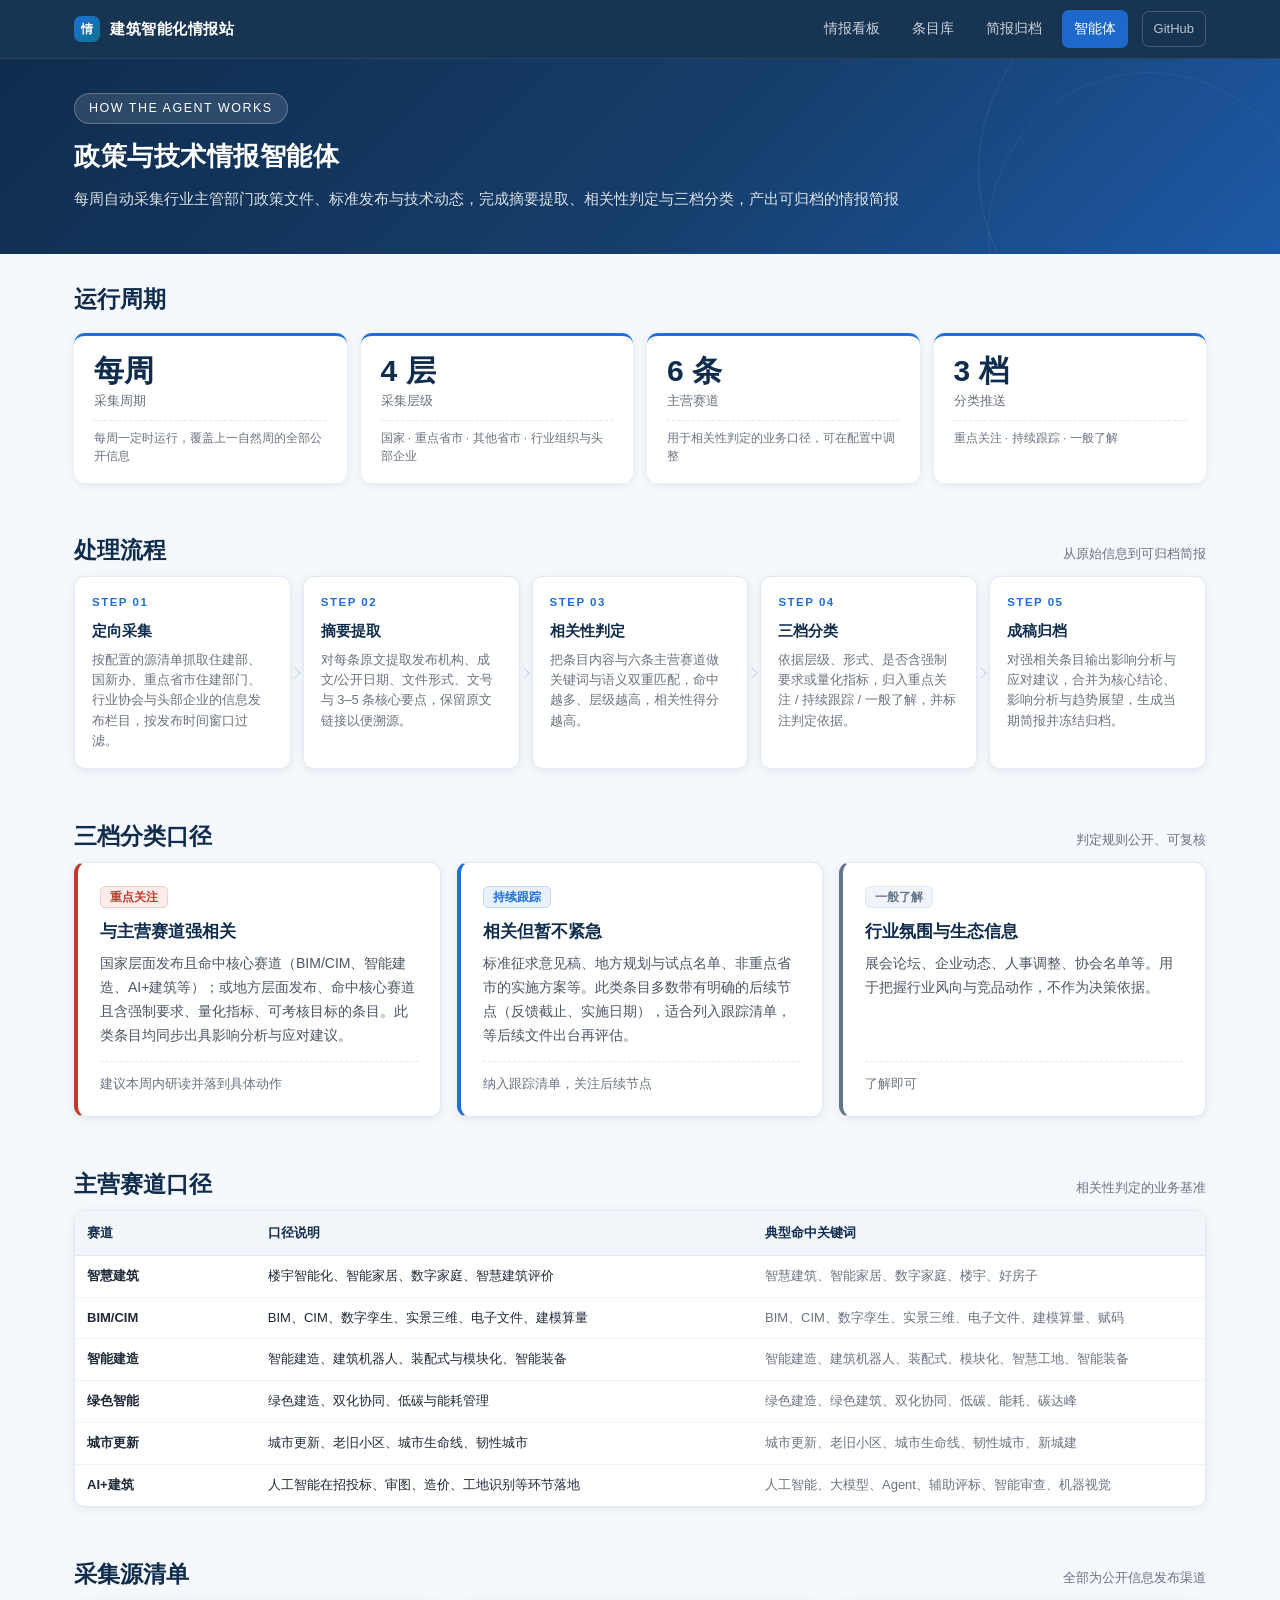
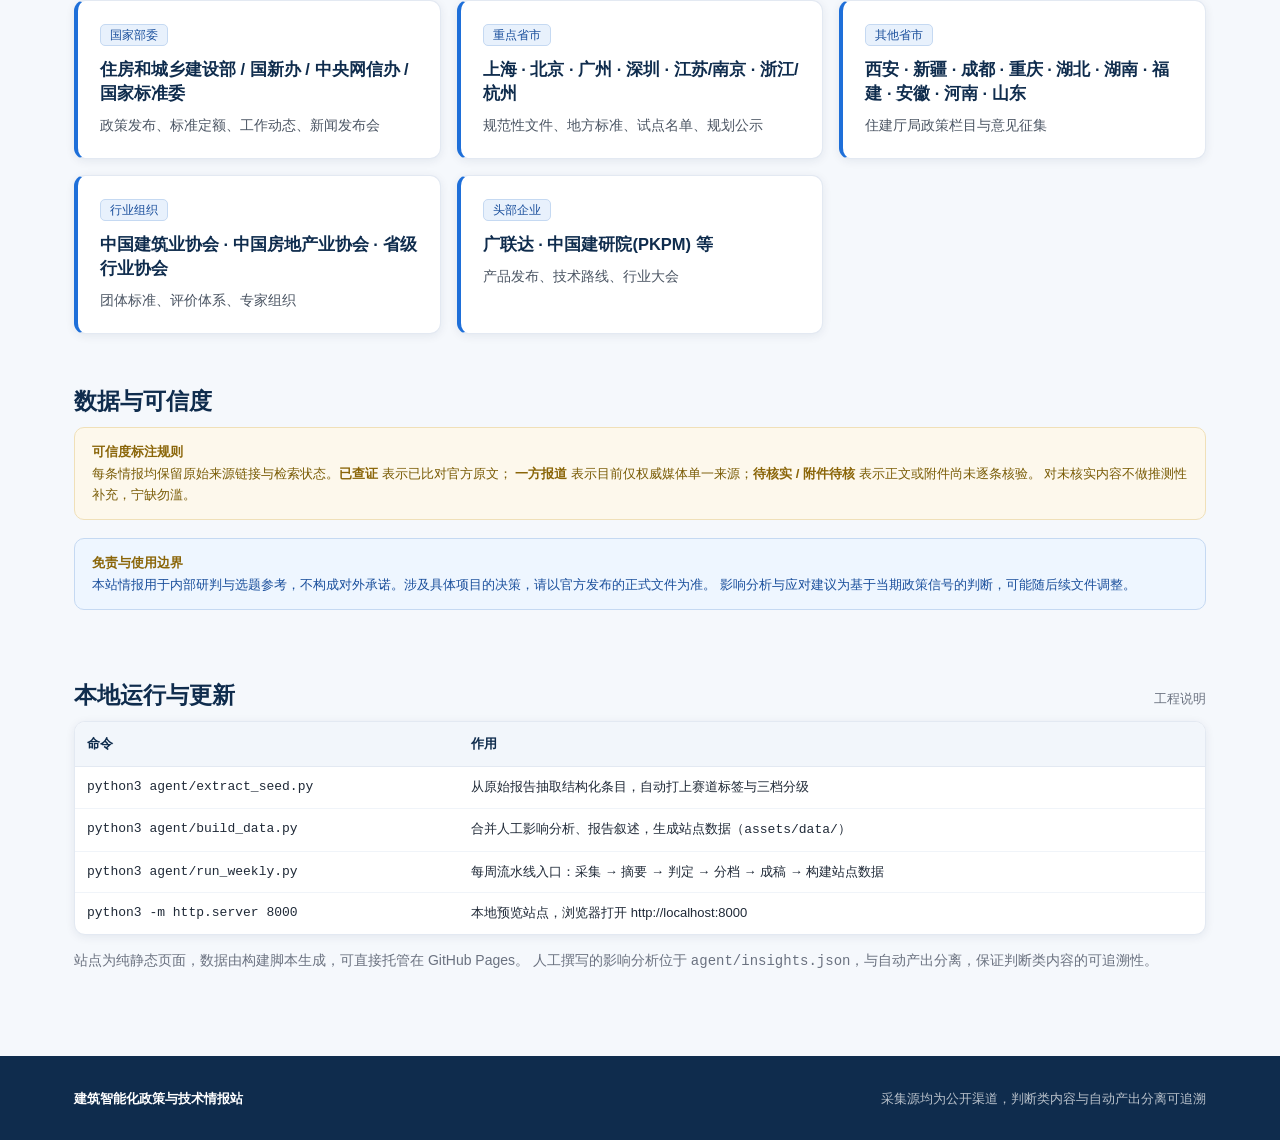
==== agent.html @ 901e6785 "feat: 建筑智能化政策与技术情报站（首期：2026年9月简报） - 静态情报站：情报看板 / 条目库 / 条目详情 / 简报归档 / 智能体说明 - 数据层：45 条结构化情报，三档分类（重点 8" ====
<!DOCTYPE html>
<html lang="zh-CN">
<head>
<meta charset="UTF-8">
<meta name="viewport" content="width=device-width, initial-scale=1.0">
<title>情报智能体 · 建筑智能化政策与技术情报站</title>
<link rel="icon" type="image/svg+xml" href="data:image/svg+xml,%3Csvg xmlns='http://www.w3.org/2000/svg' viewBox='0 0 64 64'%3E%3Crect width='64' height='64' rx='12' fill='%230f2c4d'/%3E%3Crect x='14' y='16' width='36' height='6' rx='3' fill='%231e6fd9'/%3E%3Crect x='14' y='28' width='24' height='6' rx='3' fill='%235b9bd5'/%3E%3Crect x='14' y='40' width='30' height='6' rx='3' fill='%230e7490'/%3E%3C/svg%3E">
<link rel="stylesheet" href="assets/css/style.css">
</head>
<body data-page="agent">

<nav class="nav">
  <div class="wrap">
    <a class="brand" href="index.html"><span class="logo">情</span>建筑智能化情报站</a>
    <a class="link" href="index.html">情报看板</a>
    <a class="link" href="items.html">条目库</a>
    <a class="link" href="briefs.html">简报归档</a>
    <a class="link on" href="agent.html">智能体</a>
    <a class="gh" href="https://github.com/Bossquare/policy-intel" target="_blank" rel="noopener">GitHub</a>
  </div>
</nav>

<header class="hero" style="padding:34px 0 42px">
  <div class="wrap">
    <span class="tag">HOW THE AGENT WORKS</span>
    <h1 style="font-size:26px">政策与技术情报智能体</h1>
    <p class="sub" style="font-size:15px">每周自动采集行业主管部门政策文件、标准发布与技术动态，完成摘要提取、相关性判定与三档分类，产出可归档的情报简报</p>
  </div>
</header>

<main class="wrap" style="margin-top:26px">

  <section style="padding-top:0">
    <div class="sec-head"><h2>运行周期</h2></div>
    <div class="overview" style="margin:14px 0 0">
      <div class="ov-card">
        <div class="n">每周</div><div class="l">采集周期</div>
        <div class="d">每周一定时运行，覆盖上一自然周的全部公开信息</div>
      </div>
      <div class="ov-card">
        <div class="n">4 层</div><div class="l">采集层级</div>
        <div class="d">国家 · 重点省市 · 其他省市 · 行业组织与头部企业</div>
      </div>
      <div class="ov-card">
        <div class="n">6 条</div><div class="l">主营赛道</div>
        <div class="d">用于相关性判定的业务口径，可在配置中调整</div>
      </div>
      <div class="ov-card">
        <div class="n">3 档</div><div class="l">分类推送</div>
        <div class="d">重点关注 · 持续跟踪 · 一般了解</div>
      </div>
    </div>
  </section>

  <section>
    <div class="sec-head"><h2>处理流程</h2><span class="hint">从原始信息到可归档简报</span></div>
    <div class="flow">
      <div class="step">
        <div class="sn">STEP 01</div>
        <h4>定向采集</h4>
        <p>按配置的源清单抓取住建部、国新办、重点省市住建部门、行业协会与头部企业的信息发布栏目，按发布时间窗口过滤。</p>
      </div>
      <div class="step">
        <div class="sn">STEP 02</div>
        <h4>摘要提取</h4>
        <p>对每条原文提取发布机构、成文/公开日期、文件形式、文号与 3–5 条核心要点，保留原文链接以便溯源。</p>
      </div>
      <div class="step">
        <div class="sn">STEP 03</div>
        <h4>相关性判定</h4>
        <p>把条目内容与六条主营赛道做关键词与语义双重匹配，命中越多、层级越高，相关性得分越高。</p>
      </div>
      <div class="step">
        <div class="sn">STEP 04</div>
        <h4>三档分类</h4>
        <p>依据层级、形式、是否含强制要求或量化指标，归入重点关注 / 持续跟踪 / 一般了解，并标注判定依据。</p>
      </div>
      <div class="step">
        <div class="sn">STEP 05</div>
        <h4>成稿归档</h4>
        <p>对强相关条目输出影响分析与应对建议，合并为核心结论、影响分析与趋势展望，生成当期简报并冻结归档。</p>
      </div>
    </div>
  </section>

  <section>
    <div class="sec-head"><h2>三档分类口径</h2><span class="hint">判定规则公开、可复核</span></div>
    <div class="intel-grid g3">
      <div class="intel tier-focus">
        <div><span class="badge tier-focus">重点关注</span></div>
        <h3>与主营赛道强相关</h3>
        <p class="sum">国家层面发布且命中核心赛道（BIM/CIM、智能建造、AI+建筑等）；或地方层面发布、命中核心赛道且含强制要求、量化指标、可考核目标的条目。此类条目均同步出具影响分析与应对建议。</p>
        <div class="intel-foot"><span>建议本周内研读并落到具体动作</span></div>
      </div>
      <div class="intel tier-track">
        <div><span class="badge tier-track">持续跟踪</span></div>
        <h3>相关但暂不紧急</h3>
        <p class="sum">标准征求意见稿、地方规划与试点名单、非重点省市的实施方案等。此类条目多数带有明确的后续节点（反馈截止、实施日期），适合列入跟踪清单，等后续文件出台再评估。</p>
        <div class="intel-foot"><span>纳入跟踪清单，关注后续节点</span></div>
      </div>
      <div class="intel tier-watch">
        <div><span class="badge tier-watch">一般了解</span></div>
        <h3>行业氛围与生态信息</h3>
        <p class="sum">展会论坛、企业动态、人事调整、协会名单等。用于把握行业风向与竞品动作，不作为决策依据。</p>
        <div class="intel-foot"><span>了解即可</span></div>
      </div>
    </div>
  </section>

  <section>
    <div class="sec-head"><h2>主营赛道口径</h2><span class="hint">相关性判定的业务基准</span></div>
    <div class="tbl-wrap">
      <table>
        <thead><tr><th style="width:16%">赛道</th><th style="width:44%">口径说明</th><th style="width:40%">典型命中关键词</th></tr></thead>
        <tbody id="track-table"></tbody>
      </table>
    </div>
  </section>

  <section>
    <div class="sec-head"><h2>采集源清单</h2><span class="hint">全部为公开信息发布渠道</span></div>
    <div class="intel-grid g3" id="sources"></div>
  </section>

  <section>
    <div class="sec-head"><h2>数据与可信度</h2></div>
    <div class="notice">
      <div>
        <b>可信度标注规则</b><br>
        每条情报均保留原始来源链接与检索状态。<b>已查证</b> 表示已比对官方原文；
        <b>一方报道</b> 表示目前仅权威媒体单一来源；<b>待核实 / 附件待核</b> 表示正文或附件尚未逐条核验。
        对未核实内容不做推测性补充，宁缺勿滥。
      </div>
    </div>
    <div class="notice" style="background:#eef6ff;border-color:#c5d9f2;color:#1a4f9c">
      <div>
        <b>免责与使用边界</b><br>
        本站情报用于内部研判与选题参考，不构成对外承诺。涉及具体项目的决策，请以官方发布的正式文件为准。
        影响分析与应对建议为基于当期政策信号的判断，可能随后续文件调整。
      </div>
    </div>
  </section>

  <section>
    <div class="sec-head"><h2>本地运行与更新</h2><span class="hint">工程说明</span></div>
    <div class="tbl-wrap">
      <table>
        <thead><tr><th style="width:34%">命令</th><th>作用</th></tr></thead>
        <tbody>
          <tr><td class="mono">python3 agent/extract_seed.py</td><td>从原始报告抽取结构化条目，自动打上赛道标签与三档分级</td></tr>
          <tr><td class="mono">python3 agent/build_data.py</td><td>合并人工影响分析、报告叙述，生成站点数据（<span class="mono">assets/data/</span>）</td></tr>
          <tr><td class="mono">python3 agent/run_weekly.py</td><td>每周流水线入口：采集 → 摘要 → 判定 → 分档 → 成稿 → 构建站点数据</td></tr>
          <tr><td class="mono">python3 -m http.server 8000</td><td>本地预览站点，浏览器打开 http://localhost:8000</td></tr>
        </tbody>
      </table>
    </div>
    <p class="sec-desc" style="margin-top:14px">
      站点为纯静态页面，数据由构建脚本生成，可直接托管在 GitHub Pages。
      人工撰写的影响分析位于 <span class="mono">agent/insights.json</span>，与自动产出分离，保证判断类内容的可追溯性。
    </p>
  </section>

</main>

<footer class="foot">
  <div class="wrap">
    <div><b>建筑智能化政策与技术情报站</b></div>
    <div>采集源均为公开渠道，判断类内容与自动产出分离可追溯</div>
  </div>
</footer>

<script src="assets/data/site-data.js"></script>
<script src="assets/js/app.js"></script>
<script>
(function(){
  var S = window.INTEL_SITE; if(!S) return;
  var TR = S.index.tracks;
  var kw = {
    "smart-building":"智慧建筑、智能家居、数字家庭、楼宇、好房子",
    "bim-cim":"BIM、CIM、数字孪生、实景三维、电子文件、建模算量、赋码",
    "intelligent-construction":"智能建造、建筑机器人、装配式、模块化、智慧工地、智能装备",
    "green-smart":"绿色建造、绿色建筑、双化协同、低碳、能耗、碳达峰",
    "urban-renewal":"城市更新、老旧小区、城市生命线、韧性城市、新城建",
    "ai-building":"人工智能、大模型、Agent、辅助评标、智能审查、机器视觉"
  };
  var tb = document.getElementById("track-table");
  if(tb) tb.innerHTML = Object.keys(TR).map(function(k){
    return "<tr><td><b>"+TR[k].label+"</b></td><td>"+TR[k].desc+"</td><td style='color:var(--muted)'>"+(kw[k]||"")+"</td></tr>";
  }).join("");

  var src = [
    ["国家部委","住房和城乡建设部 / 国新办 / 中央网信办 / 国家标准委","政策发布、标准定额、工作动态、新闻发布会"],
    ["重点省市","上海 · 北京 · 广州 · 深圳 · 江苏/南京 · 浙江/杭州","规范性文件、地方标准、试点名单、规划公示"],
    ["其他省市","西安 · 新疆 · 成都 · 重庆 · 湖北 · 湖南 · 福建 · 安徽 · 河南 · 山东","住建厅局政策栏目与意见征集"],
    ["行业组织","中国建筑业协会 · 中国房地产业协会 · 省级行业协会","团体标准、评价体系、专家组织"],
    ["头部企业","广联达 · 中国建研院(PKPM) 等","产品发布、技术路线、行业大会"]
  ];
  var box = document.getElementById("sources");
  if(box) box.innerHTML = src.map(function(r){
    return '<div class="intel tier-track"><div><span class="badge nat">'+r[0]+'</span></div>'+
      '<h3>'+r[1]+'</h3><p class="sum">'+r[2]+'</p></div>';
  }).join("");
})();
</script>
</body>
</html>
---- assets/css/style.css ----
/* ==========================================================================
   建筑智能化政策与技术情报站 —— 样式系统
   基调沿用月度简报的深蓝商务风（navy / blue / teal / gold），
   升级为可长期使用的情报工作台视觉。
   ========================================================================== */

:root{
  --navy:#0f2c4d;
  --navy-2:#163e6b;
  --blue:#1e6fd9;
  --blue-soft:#e8f1fc;
  --blue-line:#c5d9f2;
  --teal:#0e7490;
  --gold:#b8860b;
  --red:#c0392b;
  --green:#1a7f37;
  --ink:#1f2937;
  --ink-2:#4b5563;
  --muted:#6b7280;
  --bg:#f5f8fc;
  --card:#ffffff;
  --border:#e3e9f2;
  --shadow:0 2px 10px rgba(15,44,77,.08);
  --shadow-lg:0 8px 30px rgba(15,44,77,.14);

  /* 三档情报 */
  --t-focus:#c0392b;
  --t-focus-bg:#fdecea;
  --t-track:#1e6fd9;
  --t-track-bg:#e8f1fc;
  --t-watch:#64748b;
  --t-watch-bg:#f1f5f9;
}

*{box-sizing:border-box;margin:0;padding:0}
html{scroll-behavior:smooth}
body{
  font-family:"PingFang SC","Microsoft YaHei","Hiragino Sans GB",-apple-system,BlinkMacSystemFont,"Segoe UI",sans-serif;
  color:var(--ink);background:var(--bg);line-height:1.7;font-size:15px;
  -webkit-font-smoothing:antialiased;
}
a{color:var(--blue);text-decoration:none}
a:hover{text-decoration:underline}
.wrap{max-width:1180px;margin:0 auto;padding:0 24px}
.mono{font-family:"SF Mono",ui-monospace,Menlo,Consolas,monospace}

/* ============================ 顶部导航 ============================ */
.nav{
  position:sticky;top:0;z-index:50;
  background:rgba(15,44,77,.96);backdrop-filter:blur(10px);
  border-bottom:1px solid rgba(255,255,255,.08);
}
.nav .wrap{display:flex;align-items:center;gap:8px;height:58px}
.nav .brand{display:flex;align-items:center;gap:10px;color:#fff;font-weight:700;font-size:15px;letter-spacing:.5px;margin-right:auto}
.nav .brand .logo{
  width:26px;height:26px;border-radius:7px;flex:none;
  background:linear-gradient(135deg,var(--blue),var(--teal));
  display:flex;align-items:center;justify-content:center;
  font-size:12px;font-weight:700;color:#fff;
}
.nav a.link{
  color:rgba(255,255,255,.78);font-size:14px;padding:7px 12px;border-radius:7px;
  transition:.15s;white-space:nowrap;
}
.nav a.link:hover{background:rgba(255,255,255,.1);color:#fff;text-decoration:none}
.nav a.link.on{background:rgba(30,111,217,.9);color:#fff}
.nav .gh{
  display:flex;align-items:center;gap:6px;color:rgba(255,255,255,.7);
  font-size:13px;padding:6px 11px;border:1px solid rgba(255,255,255,.2);
  border-radius:7px;margin-left:6px;
}
.nav .gh:hover{background:rgba(255,255,255,.1);color:#fff;text-decoration:none}

/* ============================ Hero ============================ */
.hero{
  background:linear-gradient(135deg,#0f2c4d 0%,#163e6b 55%,#1e5aa8 100%);
  color:#fff;padding:52px 0 46px;position:relative;overflow:hidden;
}
.hero::after{content:"";position:absolute;right:-80px;top:-80px;width:380px;height:380px;border:1px solid rgba(255,255,255,.08);border-radius:50%}
.hero::before{content:"";position:absolute;right:-30px;bottom:-140px;width:320px;height:320px;border:1px solid rgba(255,255,255,.06);border-radius:50%}
.hero .tag{
  display:inline-block;background:rgba(255,255,255,.12);border:1px solid rgba(255,255,255,.25);
  padding:4px 14px;border-radius:20px;font-size:12.5px;letter-spacing:1.5px;margin-bottom:16px;
}
.hero h1{font-size:34px;font-weight:700;letter-spacing:.5px;line-height:1.3;margin-bottom:12px;position:relative;z-index:1}
.hero .sub{font-size:16px;opacity:.85;position:relative;z-index:1}
.hero .meta{display:flex;flex-wrap:wrap;gap:10px 26px;font-size:13.5px;opacity:.88;margin-top:20px;position:relative;z-index:1}
.hero .meta b{font-weight:600;color:#fff}

/* 概览条 */
.overview{
  display:grid;grid-template-columns:repeat(4,1fr);gap:14px;
  margin:-30px auto 0;position:relative;z-index:2;
}
.ov-card{
  background:var(--card);border-radius:11px;box-shadow:var(--shadow);
  padding:18px 20px;border-top:3px solid var(--blue);
}
.ov-card.focus{border-top-color:var(--t-focus)}
.ov-card.track{border-top-color:var(--t-track)}
.ov-card.watch{border-top-color:var(--t-watch)}
.ov-card .n{font-size:30px;font-weight:700;color:var(--navy);line-height:1.15;font-variant-numeric:tabular-nums}
.ov-card .l{font-size:13px;color:var(--muted);margin-top:2px}
.ov-card .d{font-size:12px;color:var(--muted);margin-top:8px;padding-top:8px;border-top:1px dashed var(--border);line-height:1.5}

/* ============================ 通用区块 ============================ */
section{padding:42px 0 6px}
.sec-head{display:flex;align-items:baseline;gap:12px;margin-bottom:6px;flex-wrap:wrap}
.sec-head h2{font-size:23px;color:var(--navy);font-weight:700}
.sec-head .hint{font-size:13px;color:var(--muted);margin-left:auto}
.sec-desc{color:var(--muted);font-size:14px;margin-bottom:20px}
.divider{height:1px;background:var(--border);margin:38px 0}

/* ============================ 徽标 ============================ */
.badge{
  display:inline-block;font-size:11.5px;line-height:1.6;padding:1px 9px;border-radius:5px;
  background:#eef2f7;color:var(--ink-2);border:1px solid #e2e8f0;margin:0 5px 5px 0;white-space:nowrap;
}
.badge.nat{background:#e8f1fc;color:#1a4f9c;border-color:#c5d9f2}
.badge.loc{background:#e6f6f3;color:#0b6b66;border-color:#bfe6e0}
.badge.ind{background:#fdf6e6;color:#8a6508;border-color:#f0e0b8}
.badge.hot{background:#fdecea;color:#a53226;border-color:#f6cfc9}
.badge.tier-focus{background:var(--t-focus-bg);color:var(--t-focus);border-color:#f6cfc9;font-weight:600}
.badge.tier-track{background:var(--t-track-bg);color:var(--t-track);border-color:#c5d9f2;font-weight:600}
.badge.tier-watch{background:var(--t-watch-bg);color:var(--t-watch);border-color:#e2e8f0;font-weight:600}

.tag-warn{
  font-size:12px;color:var(--gold);background:#fdf8ec;
  border:1px dashed #e8d9a8;border-radius:5px;padding:1px 7px;white-space:nowrap;
}

/* ============================ 情报卡片 ============================ */
.intel-grid{display:grid;gap:16px}
.g2{grid-template-columns:repeat(2,1fr)}
.g3{grid-template-columns:repeat(3,1fr)}

.intel{
  background:var(--card);border:1px solid var(--border);border-radius:11px;
  padding:20px 22px;box-shadow:var(--shadow);position:relative;
  transition:.18s;display:flex;flex-direction:column;
}
.intel:hover{box-shadow:var(--shadow-lg);transform:translateY(-2px);border-color:var(--blue-line)}
.intel.tier-focus{border-left:4px solid var(--t-focus)}
.intel.tier-track{border-left:4px solid var(--t-track)}
.intel.tier-watch{border-left:4px solid var(--t-watch)}
.intel h3{font-size:16.5px;color:var(--navy);line-height:1.45;margin:7px 0 8px;font-weight:700}
.intel h3 a{color:inherit}
.intel h3 a:hover{color:var(--blue);text-decoration:none}
.intel .info{font-size:12.5px;color:var(--muted);margin-bottom:10px}
.intel .sum{font-size:14px;color:var(--ink-2);flex:1}
.intel .intel-foot{
  display:flex;align-items:center;gap:10px;flex-wrap:wrap;
  margin-top:14px;padding-top:12px;border-top:1px dashed var(--border);
  font-size:12.5px;color:var(--muted);
}
.intel .intel-foot .rel{margin-left:auto;display:flex;align-items:center;gap:7px}
.rel-bar{width:52px;height:5px;border-radius:3px;background:#e8eef7;overflow:hidden}
.rel-bar i{display:block;height:100%;border-radius:3px;background:linear-gradient(90deg,var(--blue),var(--teal))}
.intel .actions{display:flex;gap:9px;margin-top:12px;flex-wrap:wrap}

/* 档级色带 */
.tier-strip{display:flex;gap:3px;margin-bottom:2px}
.tier-strip i{flex:1;height:3px;border-radius:2px;background:var(--border)}

/* ============================ 按钮 ============================ */
.btn{
  display:inline-flex;align-items:center;gap:6px;
  font-size:13px;padding:7px 14px;border-radius:8px;border:1px solid var(--blue-line);
  background:#fff;color:var(--blue);cursor:pointer;transition:.15s;font-family:inherit;
}
.btn:hover{background:var(--blue-soft);text-decoration:none}
.btn.primary{background:var(--blue);border-color:var(--blue);color:#fff}
.btn.primary:hover{background:#1a63c4}
.btn.ghost{background:transparent;border-color:var(--border);color:var(--ink-2)}
.btn.ghost:hover{background:#eef2f7}
.btn.sm{font-size:12.5px;padding:5px 11px}

/* ============================ 筛选栏 ============================ */
.filters{
  background:var(--card);border:1px solid var(--border);border-radius:11px;
  padding:16px 18px;box-shadow:var(--shadow);margin-bottom:20px;
}
.f-row{display:flex;align-items:center;gap:10px;flex-wrap:wrap;margin-bottom:11px}
.f-row:last-child{margin-bottom:0}
.f-label{font-size:13px;color:var(--muted);flex:none;width:46px}
.chip{
  font-size:13px;padding:5px 13px;border-radius:16px;border:1px solid var(--border);
  background:#fff;color:var(--ink-2);cursor:pointer;transition:.15s;font-family:inherit;
  display:inline-flex;align-items:center;gap:5px;
}
.chip:hover{border-color:var(--blue-line);color:var(--blue)}
.chip.on{background:var(--navy);border-color:var(--navy);color:#fff}
.chip .c{font-size:11px;opacity:.7}
.search{
  flex:1;min-width:180px;padding:8px 13px;border:1px solid var(--border);border-radius:8px;
  font-size:14px;font-family:inherit;color:var(--ink);background:#fff;
}
.search:focus{outline:none;border-color:var(--blue);box-shadow:0 0 0 3px rgba(30,111,217,.1)}
.result-line{font-size:13px;color:var(--muted);margin-bottom:14px}
.result-line b{color:var(--navy);font-weight:600}

/* 空状态 */
.empty{
  text-align:center;padding:56px 20px;color:var(--muted);font-size:14px;
  background:var(--card);border:1px dashed var(--border);border-radius:11px;
}

/* ============================ 时间轴 ============================ */
.tl{position:relative;padding-left:8px}
.tl-item{display:flex;gap:14px;padding:9px 0}
.tl-date{
  flex:none;width:52px;font-size:13px;font-weight:600;color:var(--blue);
  font-variant-numeric:tabular-nums;padding-top:1px;
}
.tl-axis{flex:none;width:13px;position:relative;display:flex;justify-content:center}
.tl-axis::before{content:"";position:absolute;top:0;bottom:-18px;width:1px;background:var(--border)}
.tl-item:last-child .tl-axis::before{display:none}
.tl-dot{
  width:9px;height:9px;border-radius:50%;background:#fff;border:2px solid var(--blue);
  margin-top:5px;position:relative;z-index:1;
}
.tl-body{flex:1;padding-bottom:6px}
.tl-body .t{font-size:14px;color:var(--ink);font-weight:600;line-height:1.55}
.tl-body .d{font-size:12.5px;color:var(--muted);margin-top:3px}

/* ============================ 影响矩阵 ============================ */
.matrix{display:grid;grid-template-columns:repeat(2,1fr);gap:16px}
.mx{
  background:var(--card);border:1px solid var(--border);border-top:3px solid var(--blue);
  border-radius:11px;padding:18px 20px;box-shadow:var(--shadow);
}
.mx h4{font-size:15.5px;color:var(--navy);margin-bottom:6px}
.mx .lv{font-size:12.5px;color:var(--muted);margin-bottom:10px;padding-bottom:9px;border-bottom:1px dashed var(--border)}
.mx p{font-size:13.8px;color:var(--ink-2)}
.mx ul{margin:8px 0 0 18px;font-size:13.8px;color:var(--ink-2)}
.mx li{margin-bottom:3px}

/* ============================ 结论 / 展望 ============================ */
.concl{background:var(--card);border-radius:12px;box-shadow:var(--shadow);padding:26px 30px}
.concl ol{list-style:none;counter-reset:c}
.concl li{
  counter-increment:c;padding:13px 0 13px 44px;position:relative;
  border-bottom:1px dashed var(--border);font-size:14.5px;color:var(--ink-2);
}
.concl li:last-child{border-bottom:none}
.concl li::before{
  content:counter(c);position:absolute;left:0;top:14px;width:28px;height:28px;
  background:var(--blue);color:#fff;border-radius:50%;text-align:center;line-height:28px;
  font-weight:600;font-size:13.5px;
}
.concl li b{color:var(--navy);display:block;margin-bottom:3px;font-size:15px}

.future{display:grid;grid-template-columns:repeat(3,1fr);gap:16px}
.fc{
  background:var(--card);border:1px solid var(--border);border-radius:11px;
  padding:18px 20px;box-shadow:var(--shadow);
}
.fc .fn{
  width:26px;height:26px;border-radius:8px;background:var(--blue-soft);color:var(--blue);
  font-size:13px;font-weight:700;display:flex;align-items:center;justify-content:center;margin-bottom:9px;
}
.fc h4{font-size:15px;color:var(--navy);margin-bottom:6px}
.fc p{font-size:13.5px;color:var(--ink-2)}

/* ============================ 赛道热度 ============================ */
.track-row{display:flex;align-items:center;gap:14px;padding:11px 0;border-bottom:1px dashed var(--border)}
.track-row:last-child{border-bottom:none}
.track-name{flex:none;width:110px;font-size:14px;color:var(--navy);font-weight:600}
.track-track{flex:1;height:9px;border-radius:5px;background:#eef2f7;overflow:hidden}
.track-track i{display:block;height:100%;border-radius:5px;background:linear-gradient(90deg,var(--blue),var(--teal))}
.track-val{flex:none;width:42px;text-align:right;font-size:13.5px;color:var(--muted);font-variant-numeric:tabular-nums}
.track-desc{flex:none;width:360px;font-size:12.5px;color:var(--muted);line-height:1.5}

/* ============================ 表格 ============================ */
.tbl-wrap{background:var(--card);border:1px solid var(--border);border-radius:11px;overflow:auto;box-shadow:var(--shadow)}
table{width:100%;border-collapse:collapse;font-size:13px;min-width:900px}
thead th{
  background:#f2f6fb;color:var(--navy);font-weight:600;text-align:left;
  padding:11px 12px;border-bottom:1px solid var(--border);white-space:nowrap;position:sticky;top:0;
}
tbody td{padding:10px 12px;border-bottom:1px solid #f0f4f9;vertical-align:top;line-height:1.6}
tbody tr:hover{background:#fafcfe}
tbody tr:last-child td{border-bottom:none}

/* ============================ 详情页 ============================ */
.detail{
  background:var(--card);border:1px solid var(--border);border-radius:12px;
  padding:28px 32px;box-shadow:var(--shadow);margin-top:-28px;position:relative;z-index:2;
}
.detail h1{font-size:23px;color:var(--navy);line-height:1.45;margin:10px 0 12px}
.detail .kv{display:grid;grid-template-columns:repeat(4,1fr);gap:14px;margin:18px 0;padding:16px 0;border-top:1px solid var(--border);border-bottom:1px solid var(--border)}
.detail .kv div{font-size:13px}
.detail .kv dt{color:var(--muted);font-size:12px;margin-bottom:3px}
.detail .kv dd{color:var(--ink);font-weight:600}
.block{margin-top:22px}
.block > h4{
  font-size:15px;color:var(--navy);margin-bottom:9px;padding-left:11px;
  border-left:3px solid var(--blue);line-height:1.4;
}
.block p{font-size:14.3px;color:var(--ink-2)}
.block.focus-block > h4{border-left-color:var(--t-focus)}
.block.action-block > h4{border-left-color:var(--green)}
.block.action-block{background:#f4fbf6;border:1px solid #d9f0e0;border-radius:10px;padding:16px 20px}
.block.focus-block{background:#fdf6f5;border:1px solid #f6dcd8;border-radius:10px;padding:16px 20px}

/* ============================ 流程步骤 ============================ */
.flow{display:grid;grid-template-columns:repeat(5,1fr);gap:12px}
.step{
  background:var(--card);border:1px solid var(--border);border-radius:11px;
  padding:16px 17px;box-shadow:var(--shadow);position:relative;
}
.step .sn{
  font-size:11.5px;color:var(--blue);font-weight:700;letter-spacing:1.5px;margin-bottom:6px;
}
.step h4{font-size:14.5px;color:var(--navy);margin-bottom:6px}
.step p{font-size:12.8px;color:var(--muted);line-height:1.6}
.step::after{
  content:"";position:absolute;right:-9px;top:50%;width:7px;height:7px;
  border-top:1.5px solid var(--blue-line);border-right:1.5px solid var(--blue-line);
  transform:translateY(-50%) rotate(45deg);
}
.step:last-child::after{display:none}

/* ============================ 页脚 ============================ */
.foot{
  background:var(--navy);color:rgba(255,255,255,.7);margin-top:56px;
  padding:32px 0;font-size:13px;
}
.foot .wrap{display:flex;justify-content:space-between;gap:20px;flex-wrap:wrap}
.foot b{color:#fff}
.foot a{color:rgba(255,255,255,.8)}

/* ============================ 加载态 ============================ */
.loading{text-align:center;padding:60px;color:var(--muted)}

/* ============================ 提示条 ============================ */
.notice{
  display:flex;gap:11px;align-items:flex-start;background:#fdf8ec;border:1px solid #f0e0b8;
  border-radius:10px;padding:13px 17px;font-size:13.2px;color:#7a5c06;margin-bottom:18px;line-height:1.65;
}
.notice b{color:#8a6508}

/* ============================ 响应式 ============================ */
@media(max-width:1024px){
  .g3,.future,.flow{grid-template-columns:repeat(2,1fr)}
  .overview{grid-template-columns:repeat(2,1fr)}
  .detail .kv{grid-template-columns:repeat(2,1fr)}
  .track-desc{display:none}
  .step::after{display:none}
}
@media(max-width:720px){
  body{font-size:14.5px}
  .g2,.g3,.future,.flow,.matrix{grid-template-columns:1fr}
  .overview{grid-template-columns:repeat(2,1fr);margin-top:-20px}
  .hero{padding:38px 0 34px}
  .hero h1{font-size:25px}
  .nav .wrap{height:auto;padding:10px 20px;flex-wrap:wrap}
  .nav a.link{padding:6px 9px;font-size:13px}
  .nav .gh{display:none}
  .detail{padding:22px 20px}
  .detail h1{font-size:19px}
  .concl{padding:20px 20px}
  .concl li{padding-left:38px}
  .wrap{padding:0 16px}
  .track-name{width:88px;font-size:13px}
}

@media print{
  .nav,.foot,.actions,.btn{display:none!important}
  body{background:#fff}
  .intel,.detail,.mx,.fc{box-shadow:none;border-color:#ddd}
}
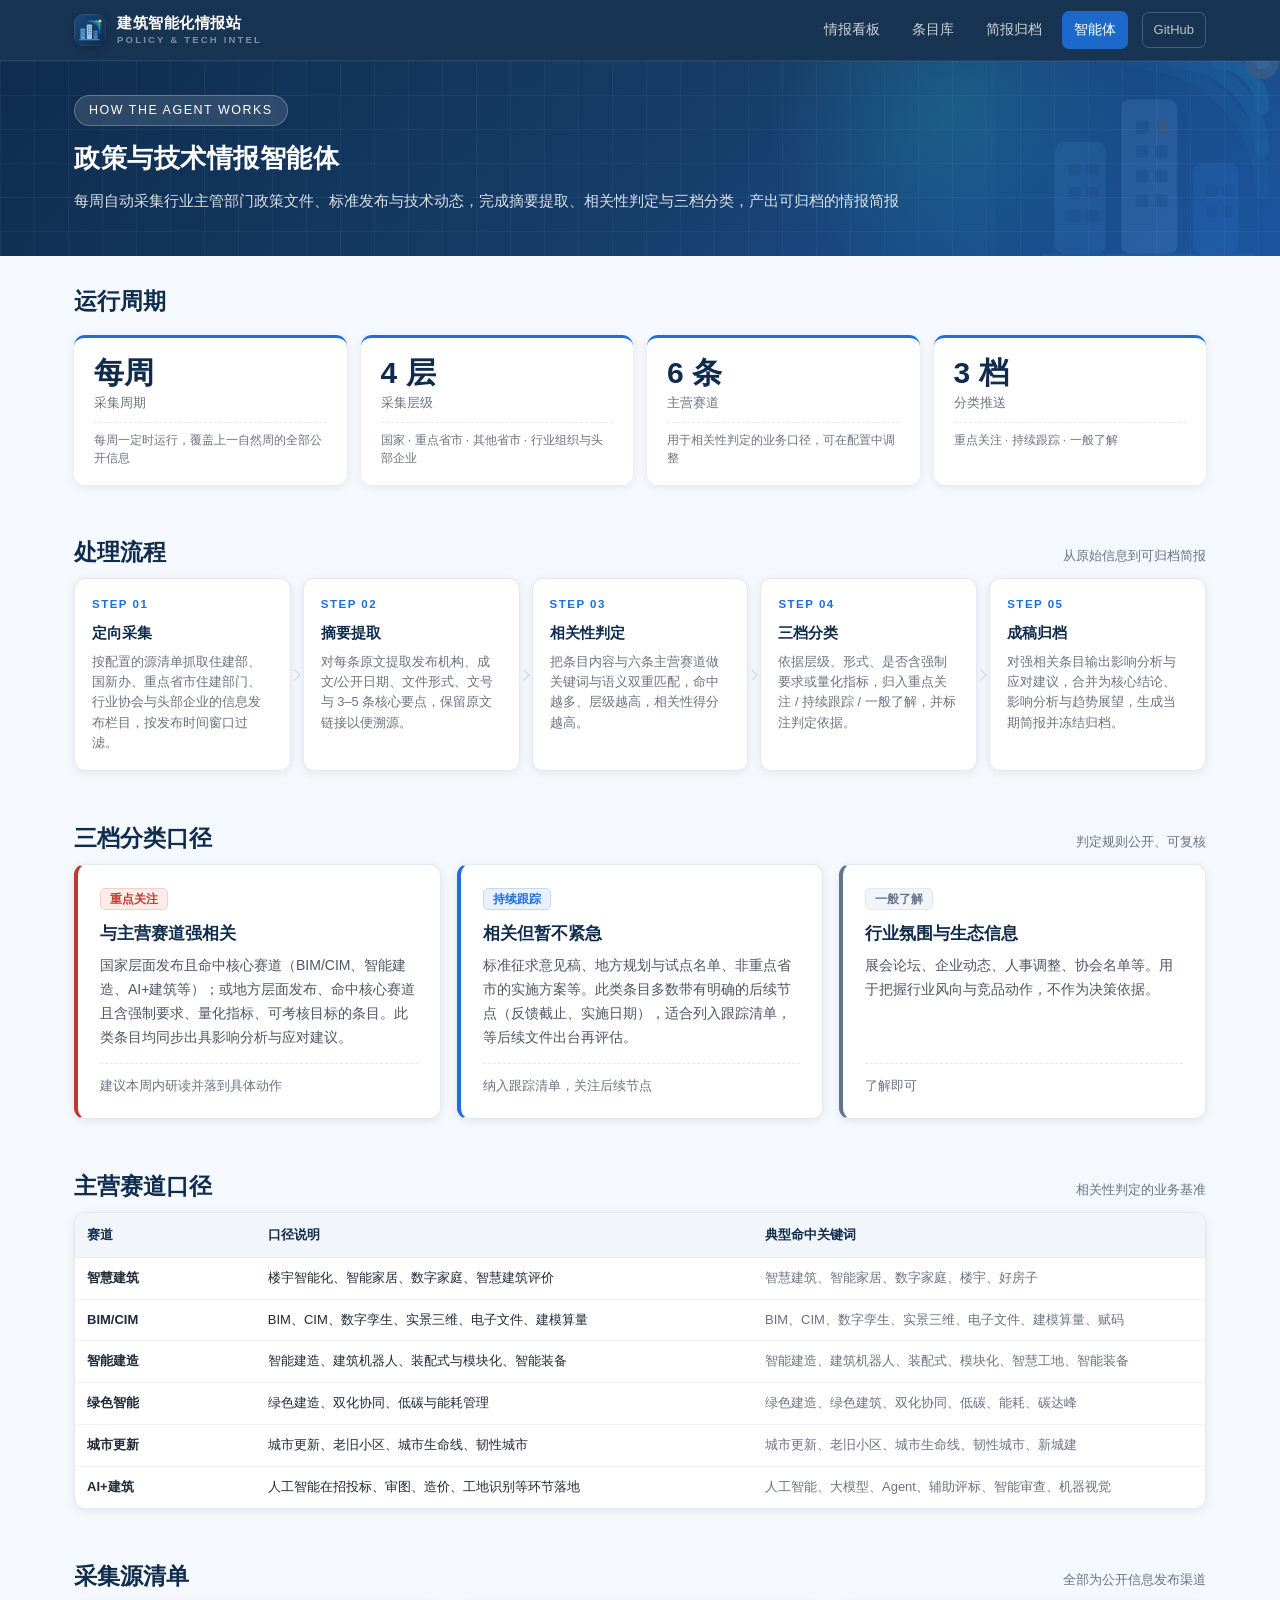
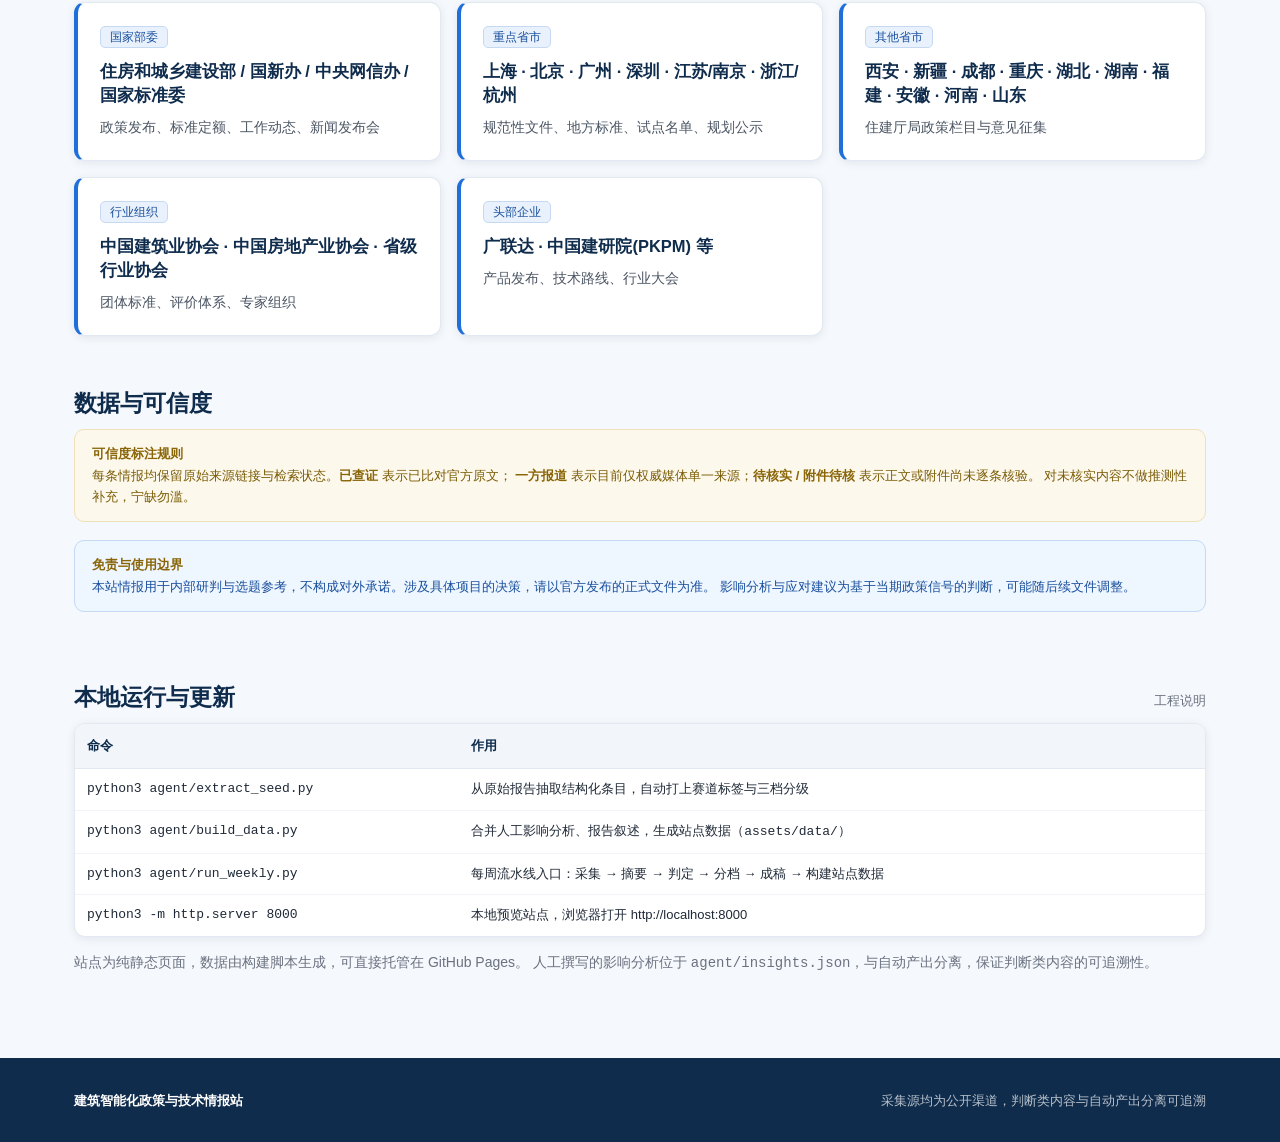
==== commit 4ca7e854: "feat: 主题Logo与视觉升级，回溯补齐 W36/W37 两期周报 - 新增 SVG 主题 Logo（建筑群 + 信号弧意象）与 favicon，接入全部页面导航/页脚 - Hero 蓝图网格与徽" ====
--- a/agent.html
+++ b/agent.html
@@ -4,14 +4,14 @@
 <meta charset="UTF-8">
 <meta name="viewport" content="width=device-width, initial-scale=1.0">
 <title>情报智能体 · 建筑智能化政策与技术情报站</title>
-<link rel="icon" type="image/svg+xml" href="data:image/svg+xml,%3Csvg xmlns='http://www.w3.org/2000/svg' viewBox='0 0 64 64'%3E%3Crect width='64' height='64' rx='12' fill='%230f2c4d'/%3E%3Crect x='14' y='16' width='36' height='6' rx='3' fill='%231e6fd9'/%3E%3Crect x='14' y='28' width='24' height='6' rx='3' fill='%235b9bd5'/%3E%3Crect x='14' y='40' width='30' height='6' rx='3' fill='%230e7490'/%3E%3C/svg%3E">
+<link rel="icon" type="image/svg+xml" href="assets/img/favicon.svg">
 <link rel="stylesheet" href="assets/css/style.css">
 </head>
 <body data-page="agent">
 
 <nav class="nav">
   <div class="wrap">
-    <a class="brand" href="index.html"><span class="logo">情</span>建筑智能化情报站</a>
+    <a class="brand" href="index.html"><img class="logo" src="assets/img/logo.svg" alt="情报站徽标"><span class="brand-t">建筑智能化情报站<i>POLICY &amp; TECH INTEL</i></span></a>
     <a class="link" href="index.html">情报看板</a>
     <a class="link" href="items.html">条目库</a>
     <a class="link" href="briefs.html">简报归档</a>
--- a/assets/css/style.css
+++ b/assets/css/style.css
@@ -50,17 +50,23 @@
   background:rgba(15,44,77,.96);backdrop-filter:blur(10px);
   border-bottom:1px solid rgba(255,255,255,.08);
 }
-.nav .wrap{display:flex;align-items:center;gap:8px;height:58px}
-.nav .brand{display:flex;align-items:center;gap:10px;color:#fff;font-weight:700;font-size:15px;letter-spacing:.5px;margin-right:auto}
-.nav .brand .logo{
-  width:26px;height:26px;border-radius:7px;flex:none;
-  background:linear-gradient(135deg,var(--blue),var(--teal));
-  display:flex;align-items:center;justify-content:center;
-  font-size:12px;font-weight:700;color:#fff;
+.nav .wrap{display:flex;align-items:center;gap:8px;height:60px}
+.nav .brand{display:flex;align-items:center;gap:11px;color:#fff;font-weight:700;font-size:15px;letter-spacing:.5px;margin-right:auto}
+.nav .brand:hover{text-decoration:none}
+.nav .brand img.logo{
+  width:32px;height:32px;flex:none;display:block;border-radius:9px;
+  box-shadow:0 2px 8px rgba(0,0,0,.28);
+  transition:transform .2s ease;
+}
+.nav .brand:hover img.logo{transform:scale(1.06)}
+.nav .brand .brand-t{display:flex;flex-direction:column;line-height:1.25}
+.nav .brand .brand-t i{
+  font-style:normal;font-size:9.5px;font-weight:600;letter-spacing:2.2px;
+  color:rgba(255,255,255,.45);margin-top:2px;
 }
 .nav a.link{
   color:rgba(255,255,255,.78);font-size:14px;padding:7px 12px;border-radius:7px;
-  transition:.15s;white-space:nowrap;
+  transition:.15s;white-space:nowrap;position:relative;
 }
 .nav a.link:hover{background:rgba(255,255,255,.1);color:#fff;text-decoration:none}
 .nav a.link.on{background:rgba(30,111,217,.9);color:#fff}
@@ -73,14 +79,27 @@
 
 /* ============================ Hero ============================ */
 .hero{
-  background:linear-gradient(135deg,#0f2c4d 0%,#163e6b 55%,#1e5aa8 100%);
-  color:#fff;padding:52px 0 46px;position:relative;overflow:hidden;
-}
-.hero::after{content:"";position:absolute;right:-80px;top:-80px;width:380px;height:380px;border:1px solid rgba(255,255,255,.08);border-radius:50%}
-.hero::before{content:"";position:absolute;right:-30px;bottom:-140px;width:320px;height:320px;border:1px solid rgba(255,255,255,.06);border-radius:50%}
+  background:
+    linear-gradient(rgba(255,255,255,.045) 1px, transparent 1px) 0 0/100% 34px,
+    linear-gradient(90deg, rgba(255,255,255,.045) 1px, transparent 1px) 0 0/34px 100%,
+    linear-gradient(135deg,#0f2c4d 0%,#163e6b 55%,#1e5aa8 100%);
+  color:#fff;padding:56px 0 50px;position:relative;overflow:hidden;
+}
+.hero::after{ /* 徽标水印 */
+  content:"";position:absolute;right:-46px;top:50%;transform:translateY(-50%);
+  width:340px;height:340px;pointer-events:none;
+  background:url("../img/logo.svg") center/contain no-repeat;
+  opacity:.1;filter:saturate(1.1);
+}
+.hero::before{ /* 信号弧光 */
+  content:"";position:absolute;right:120px;top:-160px;width:420px;height:420px;
+  background:radial-gradient(circle, rgba(45,212,191,.16), transparent 62%);
+  pointer-events:none;
+}
 .hero .tag{
   display:inline-block;background:rgba(255,255,255,.12);border:1px solid rgba(255,255,255,.25);
   padding:4px 14px;border-radius:20px;font-size:12.5px;letter-spacing:1.5px;margin-bottom:16px;
+  backdrop-filter:blur(4px);
 }
 .hero h1{font-size:34px;font-weight:700;letter-spacing:.5px;line-height:1.3;margin-bottom:12px;position:relative;z-index:1}
 .hero .sub{font-size:16px;opacity:.85;position:relative;z-index:1}
@@ -106,10 +125,20 @@
 /* ============================ 通用区块 ============================ */
 section{padding:42px 0 6px}
 .sec-head{display:flex;align-items:baseline;gap:12px;margin-bottom:6px;flex-wrap:wrap}
+.sec-head .kicker{
+  flex:none;font-size:11px;font-weight:700;letter-spacing:2.4px;color:var(--blue);
+  text-transform:uppercase;align-self:center;
+}
 .sec-head h2{font-size:23px;color:var(--navy);font-weight:700}
 .sec-head .hint{font-size:13px;color:var(--muted);margin-left:auto}
 .sec-desc{color:var(--muted);font-size:14px;margin-bottom:20px}
 .divider{height:1px;background:var(--border);margin:38px 0}
+
+/* 细节质感 */
+::selection{background:rgba(30,111,217,.18)}
+a:focus-visible,.btn:focus-visible,.chip:focus-visible{
+  outline:2px solid var(--blue);outline-offset:2px;border-radius:6px;
+}
 
 /* ============================ 徽标 ============================ */
 .badge{
@@ -123,6 +152,17 @@
 .badge.tier-focus{background:var(--t-focus-bg);color:var(--t-focus);border-color:#f6cfc9;font-weight:600}
 .badge.tier-track{background:var(--t-track-bg);color:var(--t-track);border-color:#c5d9f2;font-weight:600}
 .badge.tier-watch{background:var(--t-watch-bg);color:var(--t-watch);border-color:#e2e8f0;font-weight:600}
+
+/* 期号徽标：周报 / 月报 */
+.badge.wk{background:#eef7f0;color:#1a7f37;border-color:#cdebd8;font-weight:600;font-family:"SF Mono",ui-monospace,Menlo,monospace;font-size:11px}
+.badge.mo{background:#fdf6e6;color:#8a6508;border-color:#f0e0b8;font-weight:600;font-family:"SF Mono",ui-monospace,Menlo,monospace;font-size:11px}
+
+/* 归档卡片的档级迷你统计 */
+.mini-stats{display:flex;gap:14px;font-size:12px;color:var(--muted);margin-top:10px;padding-top:10px;border-top:1px dashed var(--border)}
+.mini-stats b{font-weight:700;font-variant-numeric:tabular-nums}
+.mini-stats .ms-focus b{color:var(--t-focus)}
+.mini-stats .ms-track b{color:var(--t-track)}
+.mini-stats .ms-watch b{color:var(--t-watch)}
 
 .tag-warn{
   font-size:12px;color:var(--gold);background:#fdf8ec;
@@ -329,6 +369,8 @@
 .foot .wrap{display:flex;justify-content:space-between;gap:20px;flex-wrap:wrap}
 .foot b{color:#fff}
 .foot a{color:rgba(255,255,255,.8)}
+.foot-brand{display:flex;align-items:center;gap:9px}
+.foot-logo{width:22px;height:22px;border-radius:6px;display:block;opacity:.95}
 
 /* ============================ 加载态 ============================ */
 .loading{text-align:center;padding:60px;color:var(--muted)}
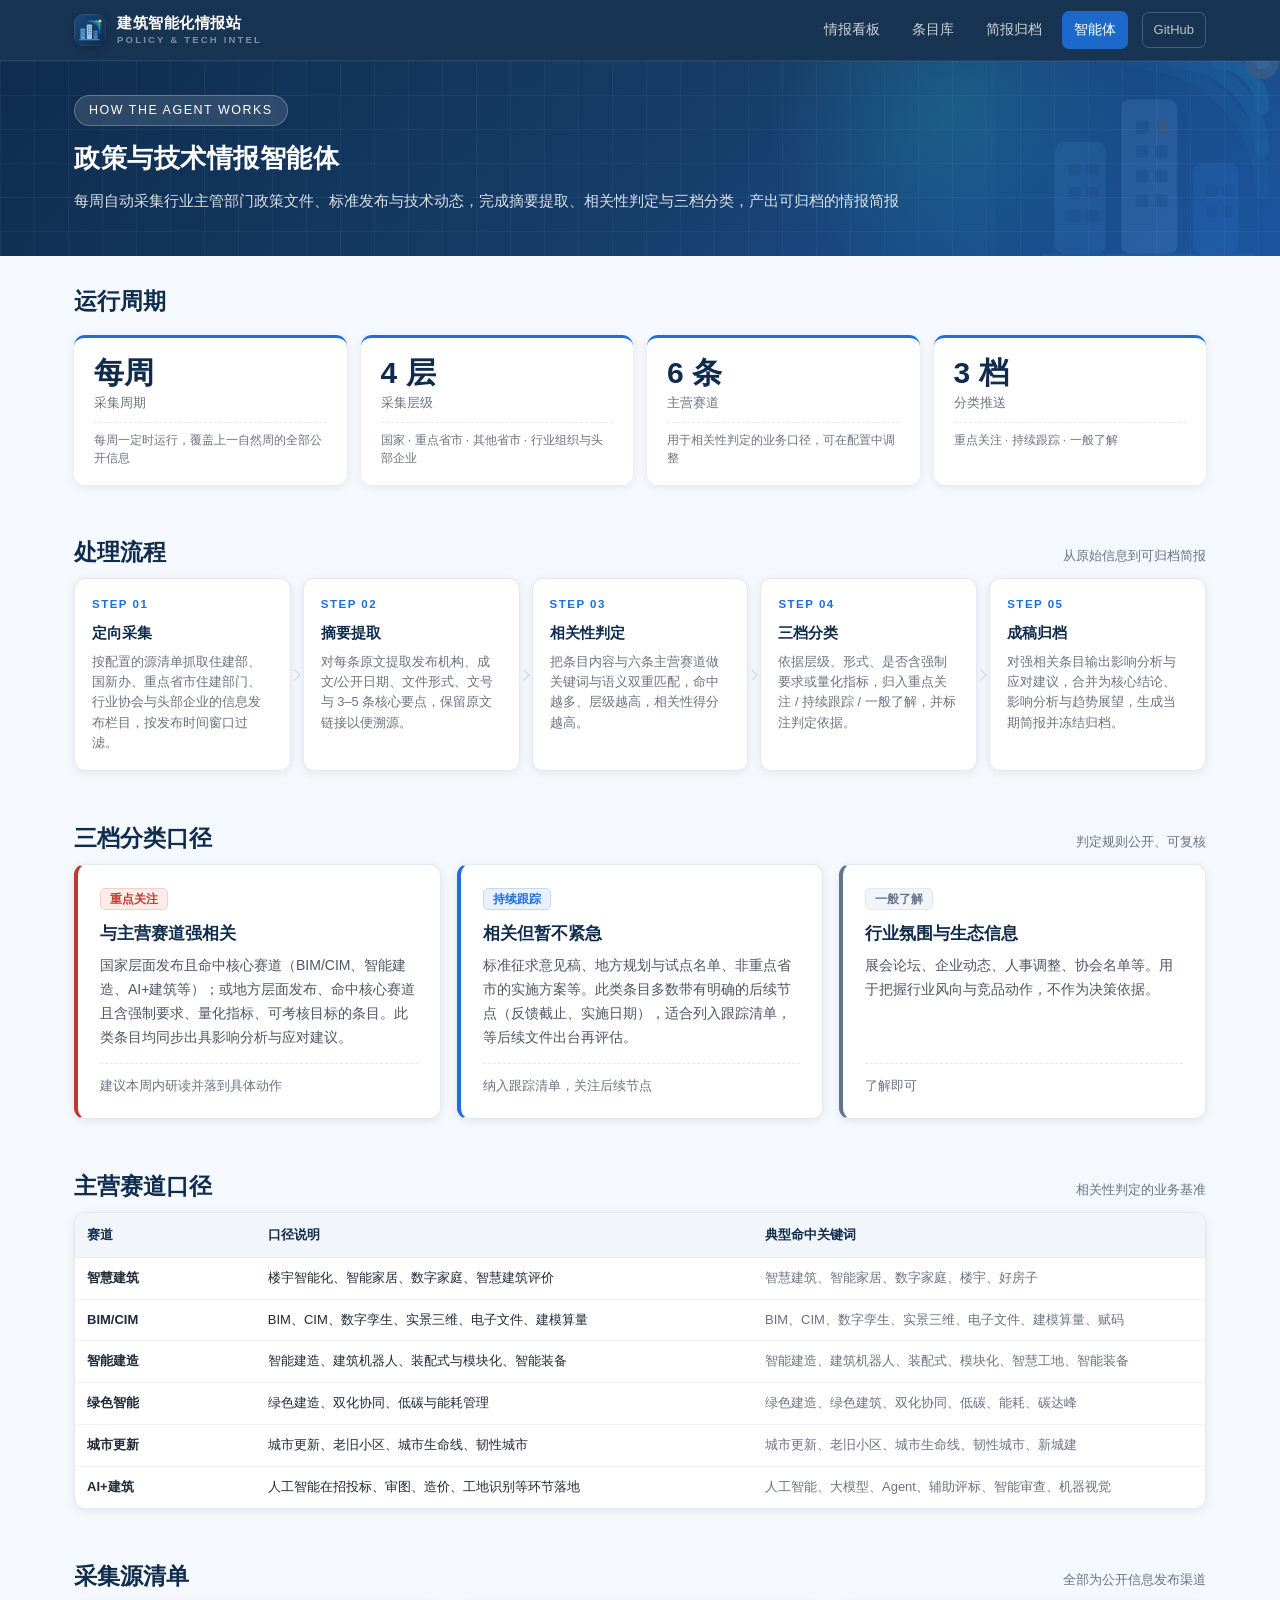
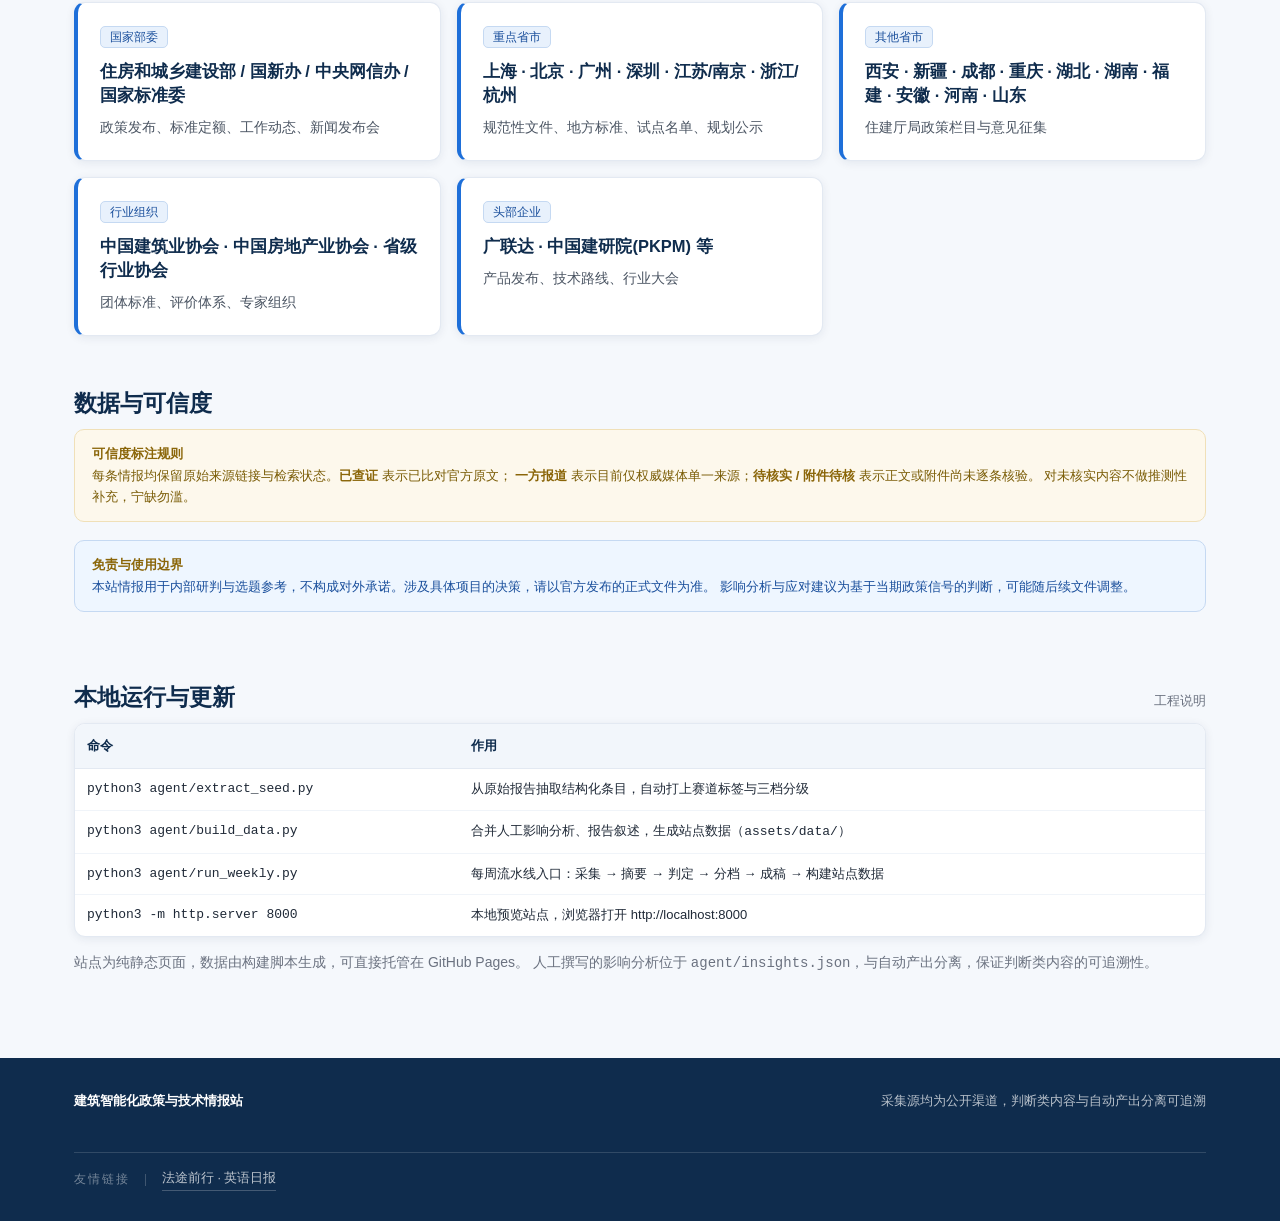
==== commit 6c0b8973: "feat: 页脚新增「友情链接」区，互链法途前行 六个页面的页脚统一加一条友情链接行（独立成行、深色底上细分割线）， 指向「法途前行 · 英语日报」（https://thejourneyoflaw.g" ====
--- a/agent.html
+++ b/agent.html
@@ -166,6 +166,10 @@
   <div class="wrap">
     <div><b>建筑智能化政策与技术情报站</b></div>
     <div>采集源均为公开渠道，判断类内容与自动产出分离可追溯</div>
+    <div class="foot-links">
+      <span class="fl-label">友情链接</span>
+      <a href="https://thejourneyoflaw.github.io/daily-english/" target="_blank" rel="noopener">法途前行 · 英语日报</a>
+    </div>
   </div>
 </footer>
 
--- a/assets/css/style.css
+++ b/assets/css/style.css
@@ -215,6 +215,110 @@
 .btn.ghost:hover{background:#eef2f7}
 .btn.sm{font-size:12.5px;padding:5px 11px}
 
+/* ======================== 浮动下载坞（右下角常驻） ======================== */
+.dl-dock{
+  position:fixed;right:26px;bottom:26px;z-index:70;
+  display:flex;flex-direction:column;align-items:flex-end;gap:12px;
+}
+
+/* 主按钮：常驻显眼，带呼吸光环 */
+.dl-dock .dl-dock-fab{
+  position:relative;isolation:isolate;
+  display:inline-flex;align-items:center;gap:9px;
+  font-family:inherit;font-size:14.5px;font-weight:700;letter-spacing:.4px;
+  color:#fff;border:none;cursor:pointer;
+  padding:14px 22px 14px 19px;border-radius:999px;
+  background:linear-gradient(135deg,#2f7fe0 0%,#1657ab 55%,#0f2c4d 100%);
+  box-shadow:0 10px 28px rgba(15,44,77,.42),0 3px 8px rgba(15,44,77,.26);
+  transition:transform .18s ease,box-shadow .18s ease;
+}
+.dl-dock .dl-dock-fab svg{width:17px;height:17px;flex:none}
+.dl-dock .dl-dock-fab span{white-space:nowrap}
+.dl-dock .dl-dock-fab:hover{transform:translateY(-2px);box-shadow:0 15px 36px rgba(15,44,77,.5)}
+.dl-dock .dl-dock-fab:active{transform:translateY(0) scale(.98)}
+.dl-dock .dl-dock-fab::after{
+  content:"";position:absolute;inset:-4px;border-radius:inherit;z-index:-1;
+  background:linear-gradient(135deg,#2f7fe0,#0f2c4d);
+  animation:dlPulse 2.8s ease-out infinite;
+}
+.dl-dock.on .dl-dock-fab::after{animation:none;opacity:0}
+@keyframes dlPulse{
+  0%{transform:scale(1);opacity:.34}
+  70%{transform:scale(1.18);opacity:0}
+  100%{transform:scale(1.18);opacity:0}
+}
+
+/* 展开面板 */
+.dl-dock .dl-dock-panel{
+  width:min(392px,calc(100vw - 52px));max-height:min(62vh,540px);
+  display:flex;flex-direction:column;overflow:hidden;
+  background:var(--card);border:1px solid var(--border);border-radius:15px;
+  box-shadow:0 22px 54px rgba(15,44,77,.26);
+  transform-origin:100% 100%;
+  opacity:0;transform:translateY(10px) scale(.97);pointer-events:none;
+  transition:opacity .2s ease,transform .22s cubic-bezier(.2,.9,.3,1.15);
+}
+.dl-dock.on .dl-dock-panel{opacity:1;transform:none;pointer-events:auto}
+.dl-dock-h{
+  display:flex;align-items:baseline;gap:8px;padding:13px 15px;
+  border-bottom:1px solid var(--border);background:linear-gradient(180deg,#f7faff,#fff);
+}
+.dl-dock-ht{font-size:14px;font-weight:700;color:var(--navy)}
+.dl-dock-hs{font-size:11.5px;color:var(--muted)}
+.dl-dock-x{
+  margin-left:auto;border:none;background:transparent;color:var(--muted);
+  font-size:13px;line-height:1;cursor:pointer;padding:4px 7px;border-radius:7px;
+}
+.dl-dock-x:hover{background:#eef2f7;color:var(--ink)}
+.dl-dock-body{overflow:auto;padding:6px}
+.dl-dock-row{
+  display:flex;align-items:center;gap:10px;padding:9px 10px;border-radius:10px;
+  transition:background .15s;
+}
+.dl-dock-row:hover{background:#f4f8fd}
+.dl-dock-row.cur{background:#eef5fe;box-shadow:inset 0 0 0 1px var(--blue-line)}
+/* 从列表卡片「↓ 下载」进来时高亮该期，关闭坞即清除 */
+.dl-dock-row.hl{background:#dceafe;box-shadow:inset 0 0 0 1.5px var(--blue)}
+.dl-dock-meta{display:flex;flex-wrap:wrap;align-items:baseline;gap:6px;flex:1;min-width:0}
+.dl-dock-meta b{font-size:13.5px;color:var(--navy);letter-spacing:.2px}
+.dl-dock-meta i{
+  font-style:normal;font-size:11.5px;color:var(--muted);
+  white-space:nowrap;overflow:hidden;text-overflow:ellipsis;max-width:190px;
+}
+.dl-dock-meta em{
+  font-style:normal;font-size:10.5px;font-weight:600;color:#fff;
+  background:var(--blue);border-radius:5px;padding:1px 6px;
+}
+.dl-dock-btns{display:flex;gap:6px;flex:none}
+.dl-dock .dl-b{
+  font-family:inherit;font-size:12px;font-weight:700;letter-spacing:.4px;cursor:pointer;
+  padding:6px 13px;border-radius:8px;border:1px solid var(--blue-line);
+  background:#fff;color:var(--blue);transition:.15s;
+}
+.dl-dock .dl-b:hover{background:var(--blue-soft)}
+.dl-dock .dl-b.pdf{background:var(--blue);border-color:var(--blue);color:#fff}
+.dl-dock .dl-b.pdf:hover{background:#1a63c4}
+.dl-dock-f{
+  padding:9px 15px;border-top:1px solid var(--border);background:#fafcff;
+  font-size:11px;color:var(--muted);line-height:1.6;
+}
+/* 坞会压住页脚，给页脚留出空间 */
+.with-dl-dock footer.foot{padding-bottom:90px}
+
+/* 详情页底部动作条 */
+.brief-actions{
+  display:flex;align-items:center;gap:12px;flex-wrap:wrap;margin-top:22px;
+  padding-top:18px;border-top:1px dashed var(--border);
+}
+
+@media(max-width:720px){
+  .dl-dock{right:14px;bottom:14px;left:14px;align-items:stretch}
+  .dl-dock .dl-dock-fab{justify-content:center;padding:13px 18px}
+  .dl-dock .dl-dock-panel{width:auto}
+  .dl-dock-meta i{max-width:130px}
+  .with-dl-dock footer.foot{padding-bottom:120px}
+}
+
 /* ============================ 筛选栏 ============================ */
 .filters{
   background:var(--card);border:1px solid var(--border);border-radius:11px;
@@ -339,6 +443,46 @@
 }
 .block p{font-size:14.3px;color:var(--ink-2)}
 .block.focus-block > h4{border-left-color:var(--t-focus)}
+
+/* ======================= 来源与可信度 ======================= */
+.src-box{
+  background:#f7fafd;border:1px solid var(--border);border-radius:9px;
+  padding:13px 15px;font-size:13.5px;color:var(--ink-2);
+}
+.src-main{display:flex;align-items:center;gap:8px;flex-wrap:wrap;font-size:14.5px}
+.src-main a{font-weight:600;word-break:break-all}
+.src-kind{
+  font-size:11.5px;padding:1px 7px;border-radius:5px;flex:none;
+  background:#eef2f7;color:var(--muted);border:1px solid var(--border);
+}
+.src-status{font-size:11.5px;padding:1px 7px;border-radius:5px;flex:none;border:1px solid}
+.src-status.dead{background:var(--t-focus-bg);color:var(--t-focus);border-color:#f6cfc9}
+.src-status.warn{background:#fff8e6;color:var(--gold);border-color:#f0e0b8}
+.btn .src-status{margin-left:6px;vertical-align:1px}
+.src-url{
+  display:flex;align-items:center;gap:9px;margin-top:9px;
+  background:#fff;border:1px solid var(--border);border-radius:7px;padding:7px 10px;
+}
+.src-url code{
+  font-family:ui-monospace,SFMono-Regular,Menlo,Consolas,monospace;font-size:12.3px;
+  color:var(--ink-2);flex:1;word-break:break-all;line-height:1.55;
+  -webkit-user-select:all;user-select:all;
+}
+.src-copy{
+  flex:none;font-size:12px;padding:4px 10px;border-radius:6px;cursor:pointer;
+  background:var(--blue-soft);color:var(--blue);border:1px solid var(--blue-line);
+  font-family:inherit;transition:.15s;white-space:nowrap;
+}
+.src-copy:hover{background:#dbe9fa}
+.src-copy.ok{background:#e6f4ea;color:var(--green);border-color:#bfe3c9}
+.src-note{margin-top:9px;font-size:12.8px;color:var(--muted);line-height:1.65}
+.src-alt{margin-top:8px;font-size:13px}
+.src-alt a{font-weight:500}
+.block .src-conf{
+  margin-top:10px;padding-top:9px;border-top:1px dashed var(--border);
+  font-size:13.2px;color:var(--ink-2);
+}
+.src-hint{display:block;margin-top:3px;font-size:12.3px;color:var(--muted);line-height:1.6}
 .block.action-block > h4{border-left-color:var(--green)}
 .block.action-block{background:#f4fbf6;border:1px solid #d9f0e0;border-radius:10px;padding:16px 20px}
 .block.focus-block{background:#fdf6f5;border:1px solid #f6dcd8;border-radius:10px;padding:16px 20px}
@@ -371,6 +515,25 @@
 .foot a{color:rgba(255,255,255,.8)}
 .foot-brand{display:flex;align-items:center;gap:9px}
 .foot-logo{width:22px;height:22px;border-radius:6px;display:block;opacity:.95}
+
+/* 友情链接 */
+.foot-links{
+  flex-basis:100%;display:flex;align-items:center;gap:16px;flex-wrap:wrap;
+  margin-top:20px;padding-top:15px;border-top:1px solid rgba(255,255,255,.14);
+}
+.foot-links .fl-label{
+  font-size:11.5px;letter-spacing:2px;color:rgba(255,255,255,.42);
+  position:relative;padding-right:16px;flex:none;
+}
+.foot-links .fl-label::after{
+  content:"";position:absolute;right:0;top:50%;transform:translateY(-50%);
+  width:1px;height:12px;background:rgba(255,255,255,.2);
+}
+.foot-links a{
+  font-size:12.5px;color:rgba(255,255,255,.72);text-decoration:none;
+  border-bottom:1px solid rgba(255,255,255,.22);padding-bottom:1px;transition:.15s;
+}
+.foot-links a:hover{color:#fff;border-bottom-color:rgba(255,255,255,.7)}
 
 /* ============================ 加载态 ============================ */
 .loading{text-align:center;padding:60px;color:var(--muted)}
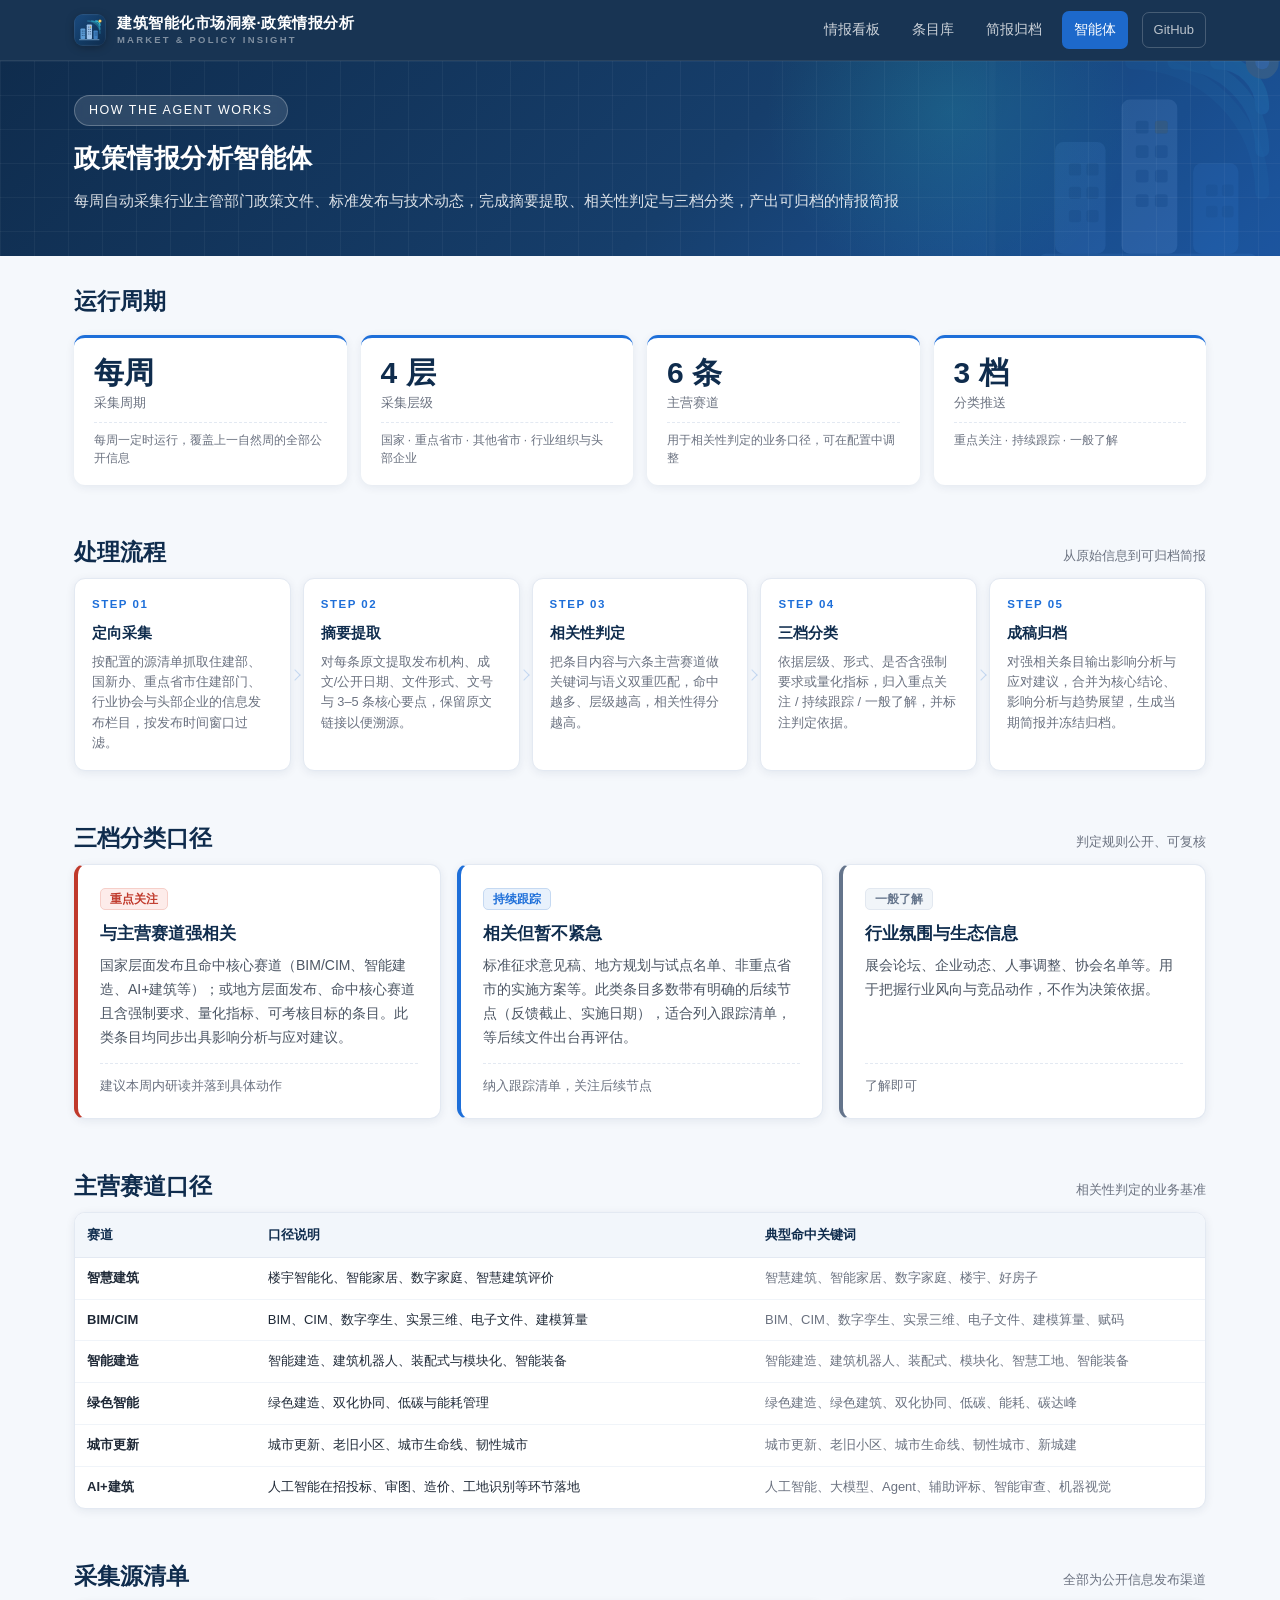
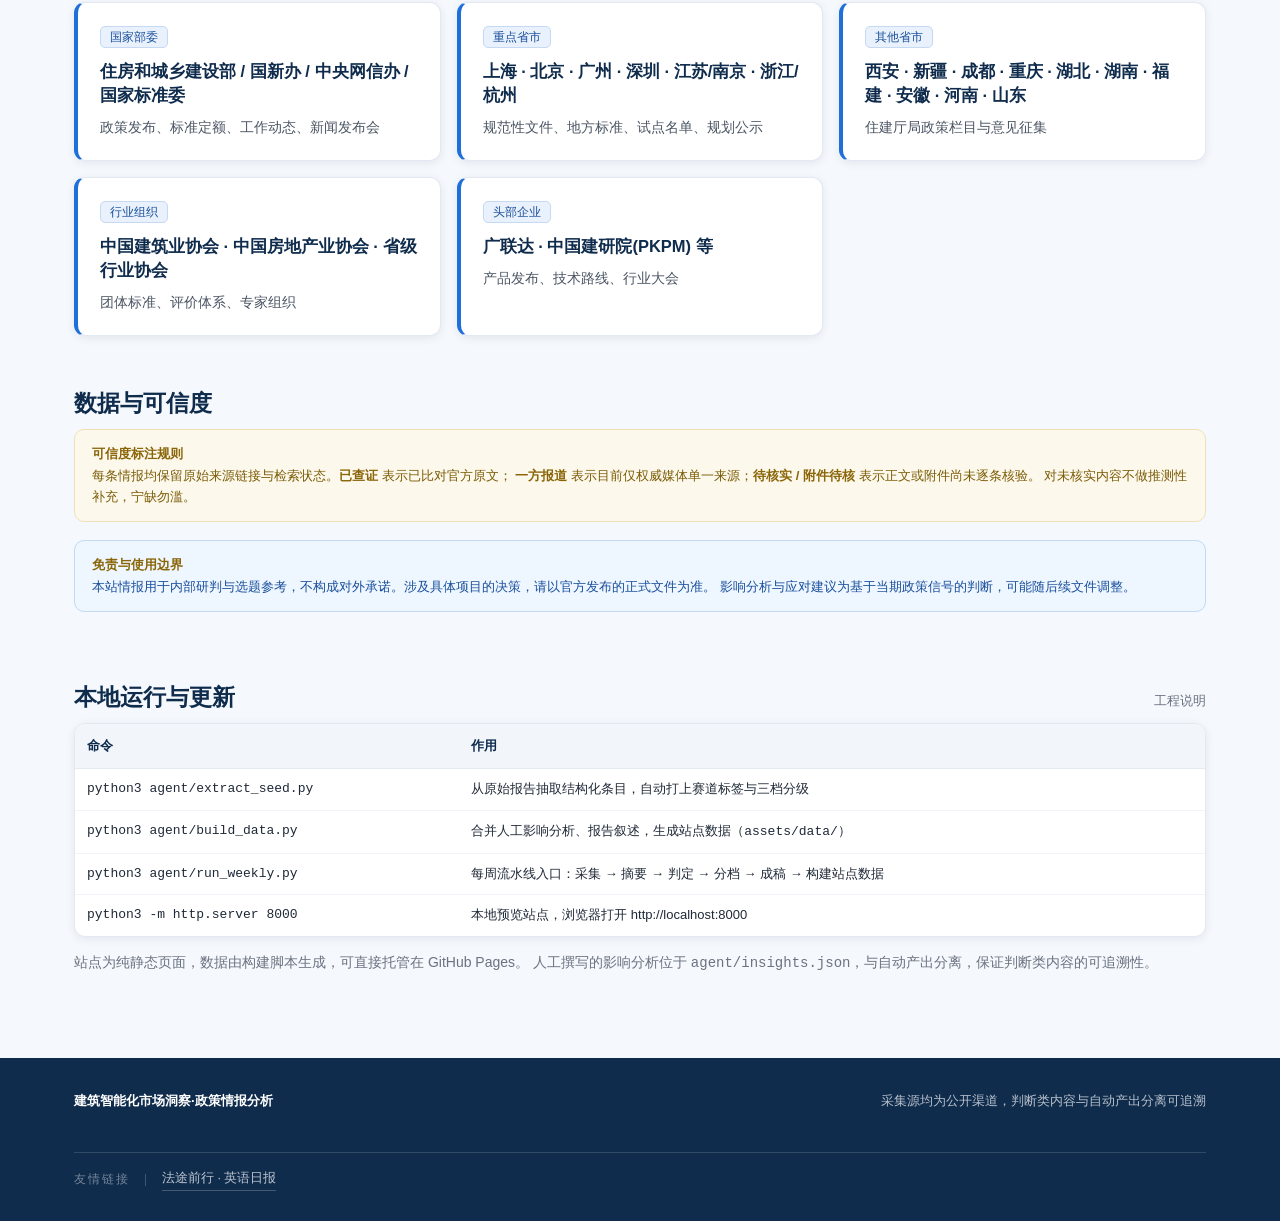
==== commit 25a32a23: "chore: 平台更名为「建筑智能化市场洞察·政策情报分析」 - 站点全名、导航品牌、页脚、各页 <title>、logo aria-label、README 同步更名 - 英文副标题 POLICY " ====
--- a/agent.html
+++ b/agent.html
@@ -3,7 +3,7 @@
 <head>
 <meta charset="UTF-8">
 <meta name="viewport" content="width=device-width, initial-scale=1.0">
-<title>情报智能体 · 建筑智能化政策与技术情报站</title>
+<title>情报智能体 · 建筑智能化市场洞察·政策情报分析</title>
 <link rel="icon" type="image/svg+xml" href="assets/img/favicon.svg">
 <link rel="stylesheet" href="assets/css/style.css">
 </head>
@@ -11,7 +11,7 @@
 
 <nav class="nav">
   <div class="wrap">
-    <a class="brand" href="index.html"><img class="logo" src="assets/img/logo.svg" alt="情报站徽标"><span class="brand-t">建筑智能化情报站<i>POLICY &amp; TECH INTEL</i></span></a>
+    <a class="brand" href="index.html"><img class="logo" src="assets/img/logo.svg" alt="政策情报分析徽标"><span class="brand-t">建筑智能化市场洞察·政策情报分析<i>MARKET &amp; POLICY INSIGHT</i></span></a>
     <a class="link" href="index.html">情报看板</a>
     <a class="link" href="items.html">条目库</a>
     <a class="link" href="briefs.html">简报归档</a>
@@ -23,7 +23,7 @@
 <header class="hero" style="padding:34px 0 42px">
   <div class="wrap">
     <span class="tag">HOW THE AGENT WORKS</span>
-    <h1 style="font-size:26px">政策与技术情报智能体</h1>
+    <h1 style="font-size:26px">政策情报分析智能体</h1>
     <p class="sub" style="font-size:15px">每周自动采集行业主管部门政策文件、标准发布与技术动态，完成摘要提取、相关性判定与三档分类，产出可归档的情报简报</p>
   </div>
 </header>
@@ -164,7 +164,7 @@
 
 <footer class="foot">
   <div class="wrap">
-    <div><b>建筑智能化政策与技术情报站</b></div>
+    <div><b>建筑智能化市场洞察·政策情报分析</b></div>
     <div>采集源均为公开渠道，判断类内容与自动产出分离可追溯</div>
     <div class="foot-links">
       <span class="fl-label">友情链接</span>
--- a/assets/css/style.css
+++ b/assets/css/style.css
@@ -1,5 +1,5 @@
 /* ==========================================================================
-   建筑智能化政策与技术情报站 —— 样式系统
+   建筑智能化市场洞察·政策情报分析 —— 样式系统
    基调沿用月度简报的深蓝商务风（navy / blue / teal / gold），
    升级为可长期使用的情报工作台视觉。
    ========================================================================== */
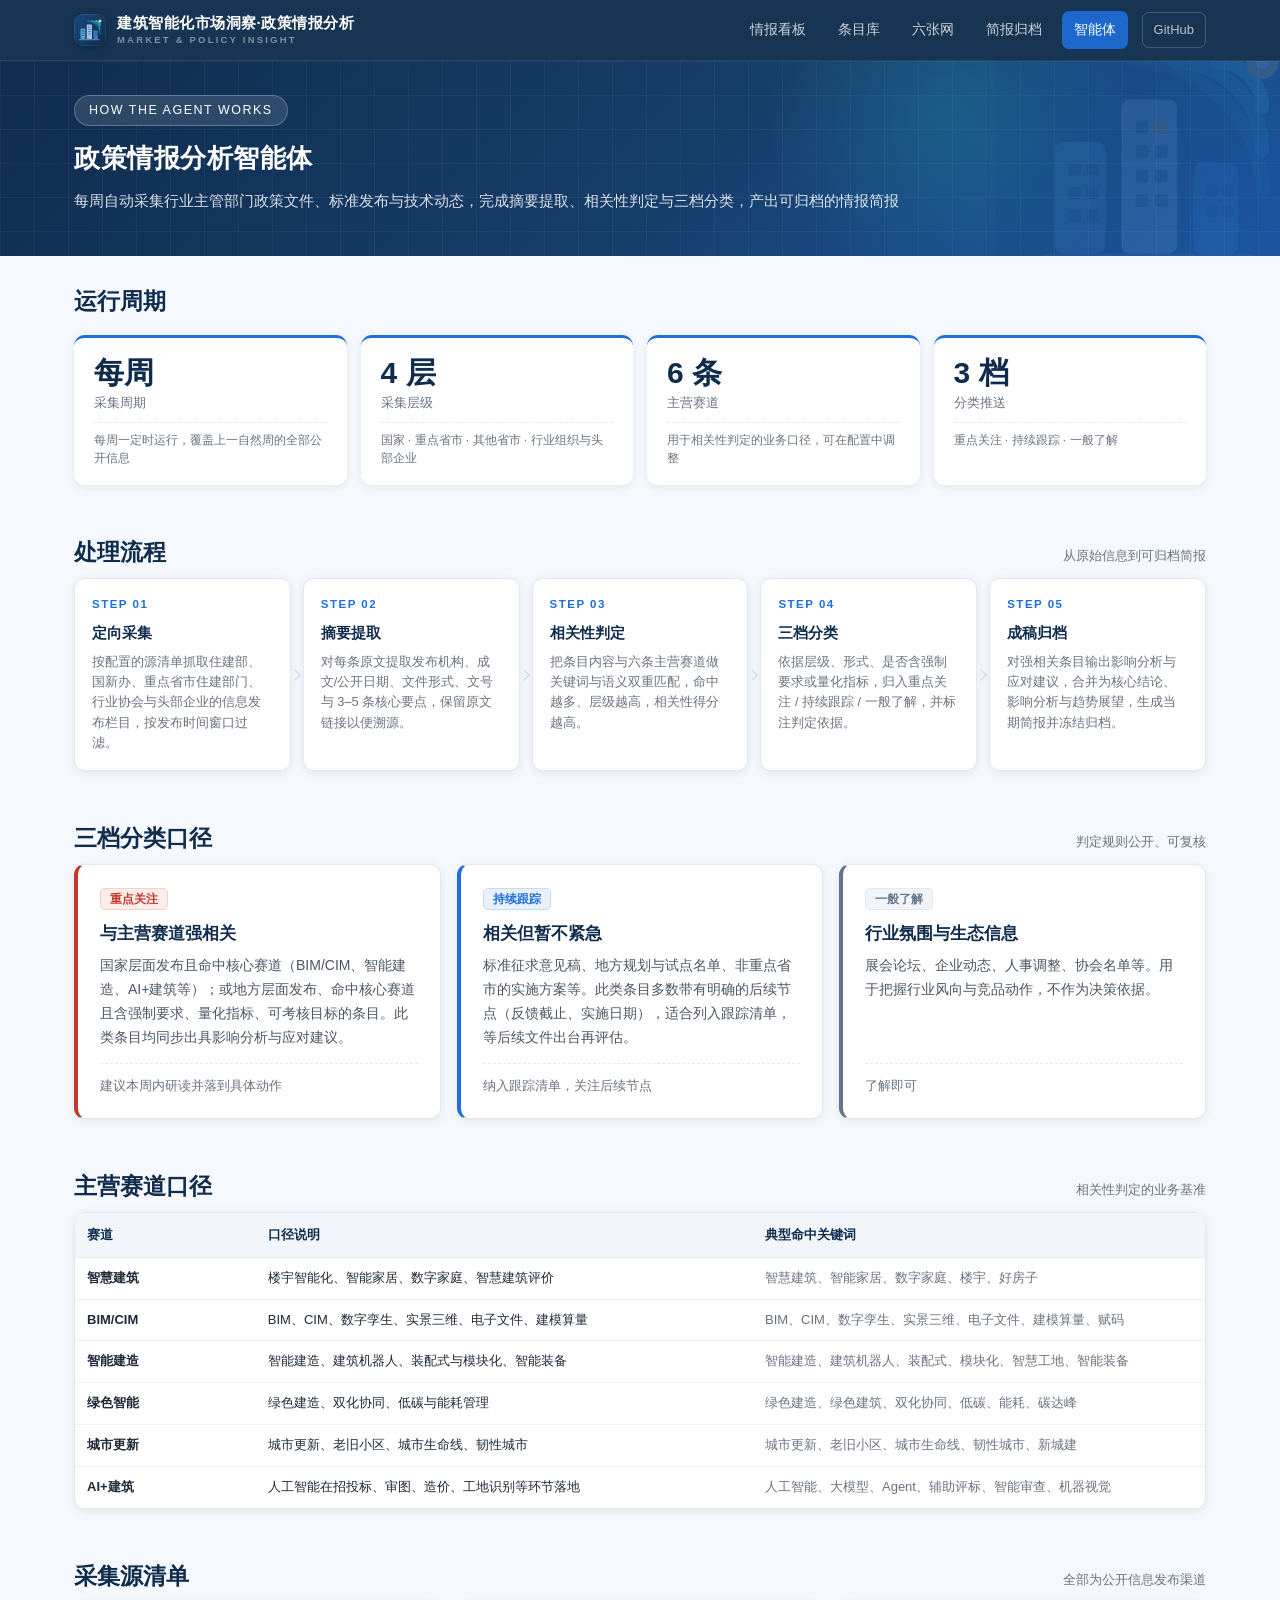
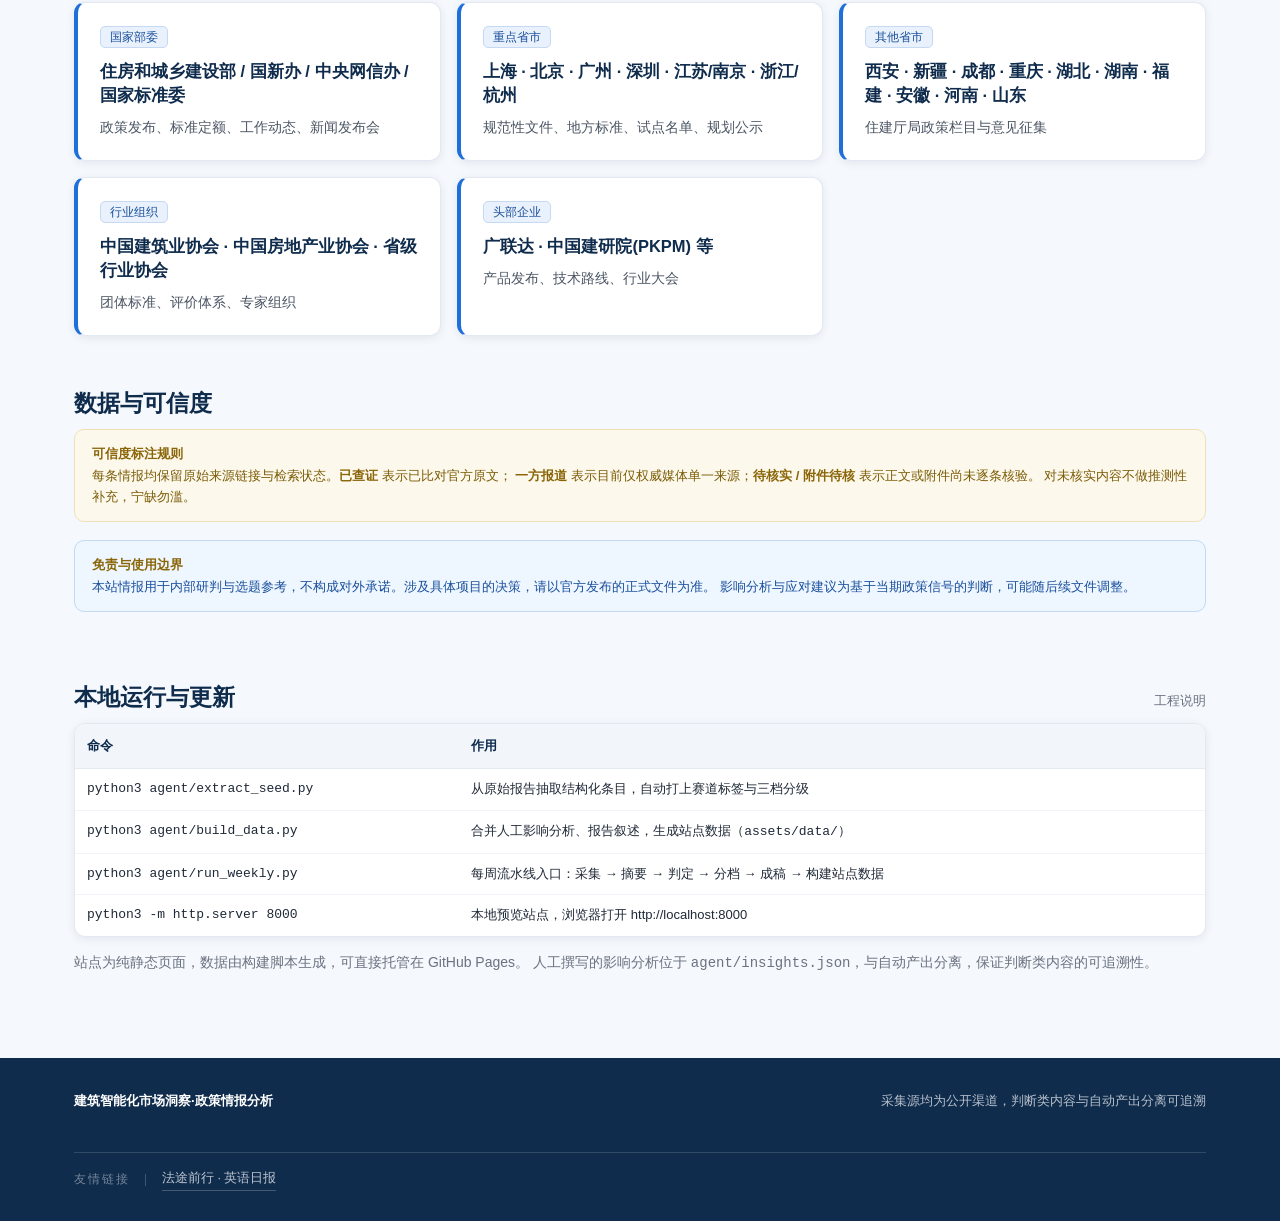
==== commit c039434e: "feat: 新增基础设施「六张网」政策专题版块 站点新增独立版块 six-networks.html（导航「六张网」），人工底图 + 自动动态流两层：  - agent/six_networks.js" ====
--- a/agent.html
+++ b/agent.html
@@ -14,6 +14,7 @@
     <a class="brand" href="index.html"><img class="logo" src="assets/img/logo.svg" alt="政策情报分析徽标"><span class="brand-t">建筑智能化市场洞察·政策情报分析<i>MARKET &amp; POLICY INSIGHT</i></span></a>
     <a class="link" href="index.html">情报看板</a>
     <a class="link" href="items.html">条目库</a>
+    <a class="link" href="six-networks.html">六张网</a>
     <a class="link" href="briefs.html">简报归档</a>
     <a class="link on" href="agent.html">智能体</a>
     <a class="gh" href="https://github.com/Bossquare/policy-intel" target="_blank" rel="noopener">GitHub</a>
--- a/assets/css/style.css
+++ b/assets/css/style.css
@@ -380,6 +380,12 @@
 .mx li{margin-bottom:3px}
 
 /* ============================ 结论 / 展望 ============================ */
+/* 研判来源提示：模型草稿需人工复核，见 agent/analyze.py 的 narrative */
+.narr-note{margin:10px 2px 0;font-size:12.5px;color:var(--muted)}
+.narr-tag{
+  margin-left:8px;padding:2px 8px;border-radius:20px;font-size:11.5px;font-weight:500;
+  background:var(--bg);border:1px solid var(--border);color:var(--muted);
+}
 .concl{background:var(--card);border-radius:12px;box-shadow:var(--shadow);padding:26px 30px}
 .concl ol{list-style:none;counter-reset:c}
 .concl li{
@@ -544,6 +550,44 @@
   border-radius:10px;padding:13px 17px;font-size:13.2px;color:#7a5c06;margin-bottom:18px;line-height:1.65;
 }
 .notice b{color:#8a6508}
+
+/* ============================ 六张网专题 ============================ */
+.six-intro{display:grid;grid-template-columns:repeat(auto-fit,minmax(320px,1fr));gap:20px;
+  background:var(--card);border:1px solid var(--border);border-radius:14px;padding:24px 26px;box-shadow:var(--shadow)}
+.six-intro h3{margin:0 0 10px;font-size:18px;color:var(--navy)}
+.six-def{margin:0 0 14px;font-size:14.5px;line-height:1.85;color:var(--ink-2)}
+.six-origin{margin:0;font-size:13px;line-height:1.8;color:var(--muted);
+  border-left:3px solid var(--blue-line);padding-left:12px}
+.six-invest{background:linear-gradient(160deg,var(--navy),var(--navy-2));border-radius:12px;
+  padding:20px 22px;color:#fff}
+.si-t{font-size:11.5px;letter-spacing:.1em;color:rgba(255,255,255,.72)}
+.si-big{font-size:19px;font-weight:700;line-height:1.55;margin:8px 0 12px}
+.six-invest ul{margin:0;padding-left:16px;font-size:13px;line-height:1.85;color:rgba(255,255,255,.92)}
+.si-note{margin:12px 0 0;font-size:12px;line-height:1.7;color:rgba(255,255,255,.68)}
+.overview .ov-card .n.si-num{font-size:21px;line-height:1.4}
+.net-card{display:flex;flex-direction:column;background:var(--card);border:1px solid var(--border);
+  border-radius:14px;padding:20px 20px 16px;box-shadow:var(--shadow)}
+.net-head{display:flex;align-items:baseline;gap:8px;flex-wrap:wrap}
+.net-name{font-size:17px;font-weight:700;color:var(--navy)}
+.net-en{font-size:10px;letter-spacing:.05em;color:var(--muted);text-transform:uppercase}
+.net-org{font-size:12px;color:var(--teal);margin:6px 0 10px}
+.net-scope{margin:0 0 12px;font-size:13.5px;line-height:1.8;color:var(--ink-2)}
+.net-row{display:flex;gap:10px;font-size:12.5px;line-height:1.8;padding:9px 0;border-top:1px dashed var(--border)}
+.net-k{flex:0 0 74px;color:var(--muted)}
+.net-v{flex:1;color:var(--ink-2)}
+.net-opp .net-v{color:var(--ink)}
+.net-foot{margin-top:auto;padding-top:12px}
+.doc-card{background:var(--card);border:1px solid var(--border);border-radius:12px;
+  padding:18px 20px;margin-bottom:14px;box-shadow:var(--shadow)}
+.doc-head{display:flex;gap:14px;flex-wrap:wrap;font-size:12px;color:var(--muted);margin-bottom:8px}
+.doc-date{font-weight:700;color:var(--blue)}
+.doc-card h4{margin:0 0 10px;font-size:15.5px;line-height:1.6;color:var(--navy)}
+.doc-points{margin:0;padding-left:18px;font-size:13.5px;line-height:1.85;color:var(--ink-2)}
+.doc-points li{margin-bottom:5px}
+.doc-src{margin-top:10px;font-size:12.5px}
+.badge.six{background:#e6f4f1;color:var(--teal);border-color:#bfe3dc}
+/* 政策脉络里指向原文的链接：与正文同段，弱化为次要信息 */
+.tl-src{font-size:12px;white-space:nowrap;margin-left:4px}
 
 /* ============================ 响应式 ============================ */
 @media(max-width:1024px){
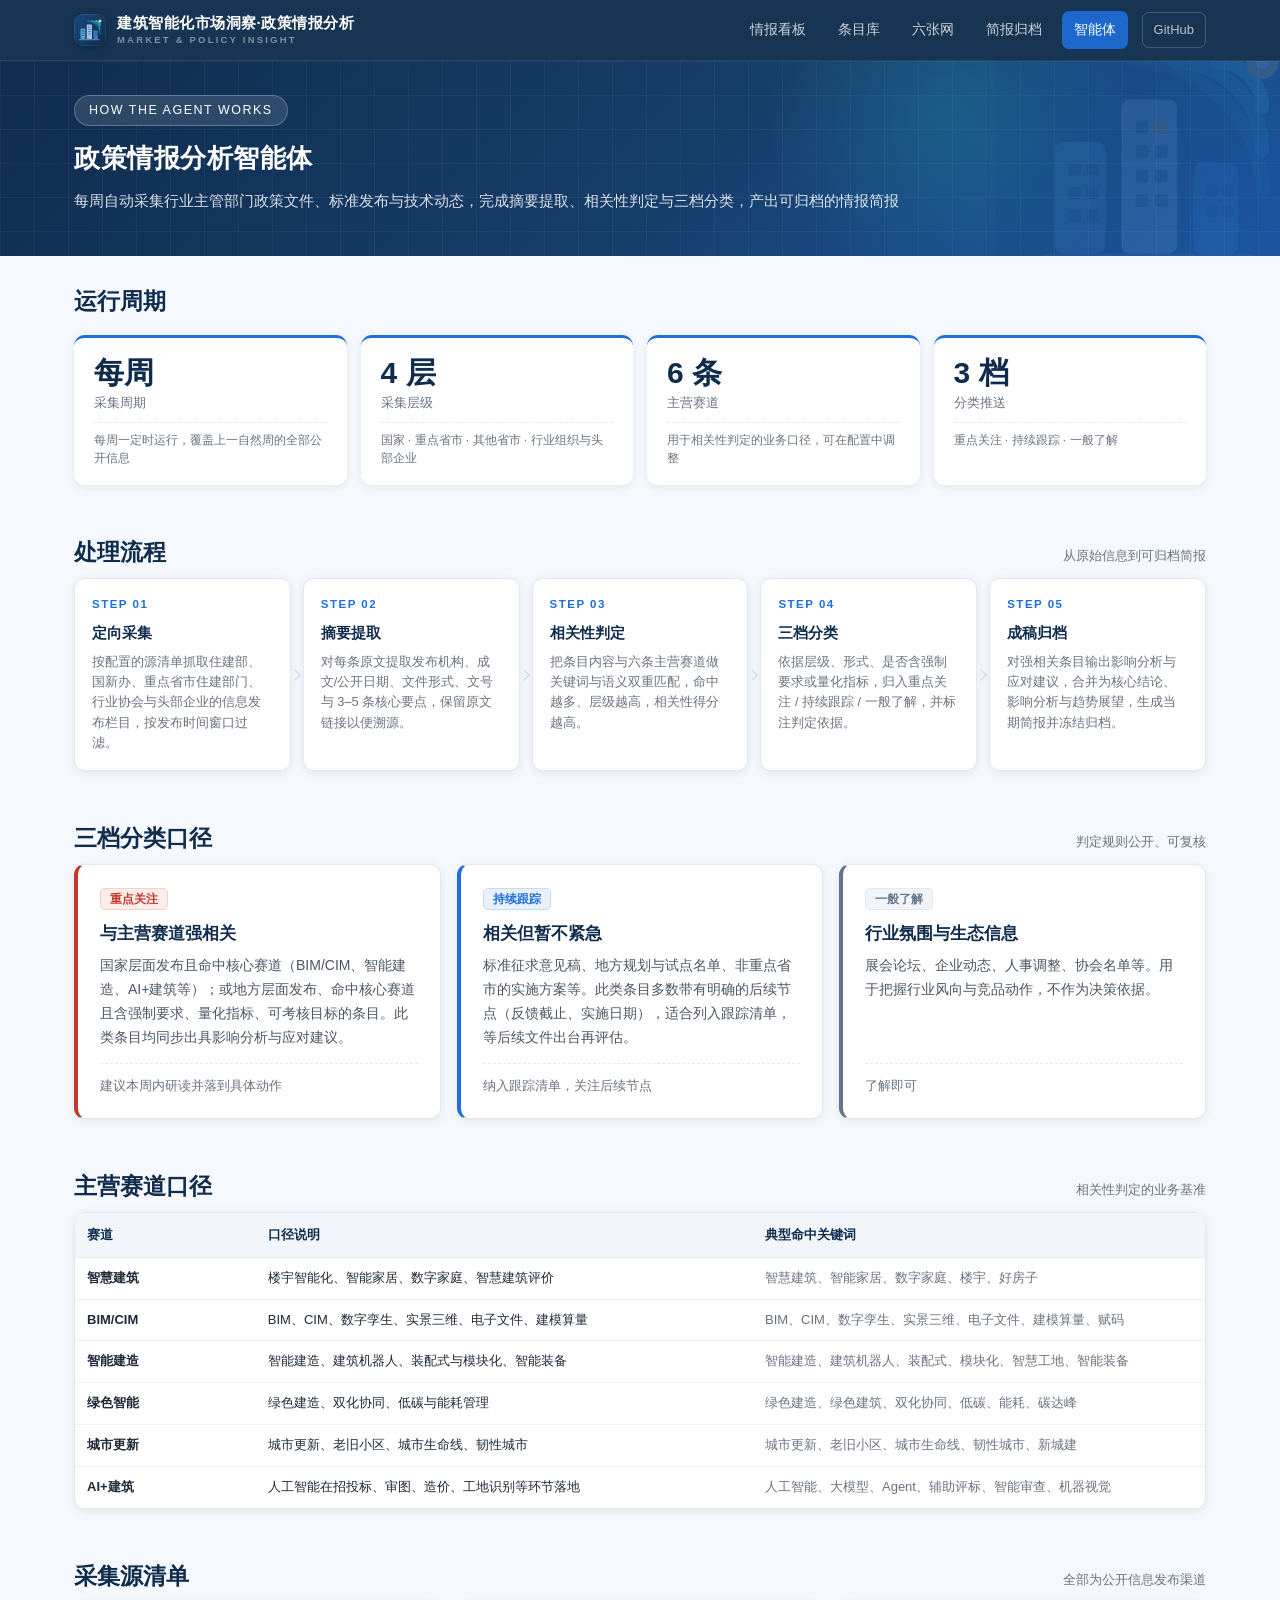
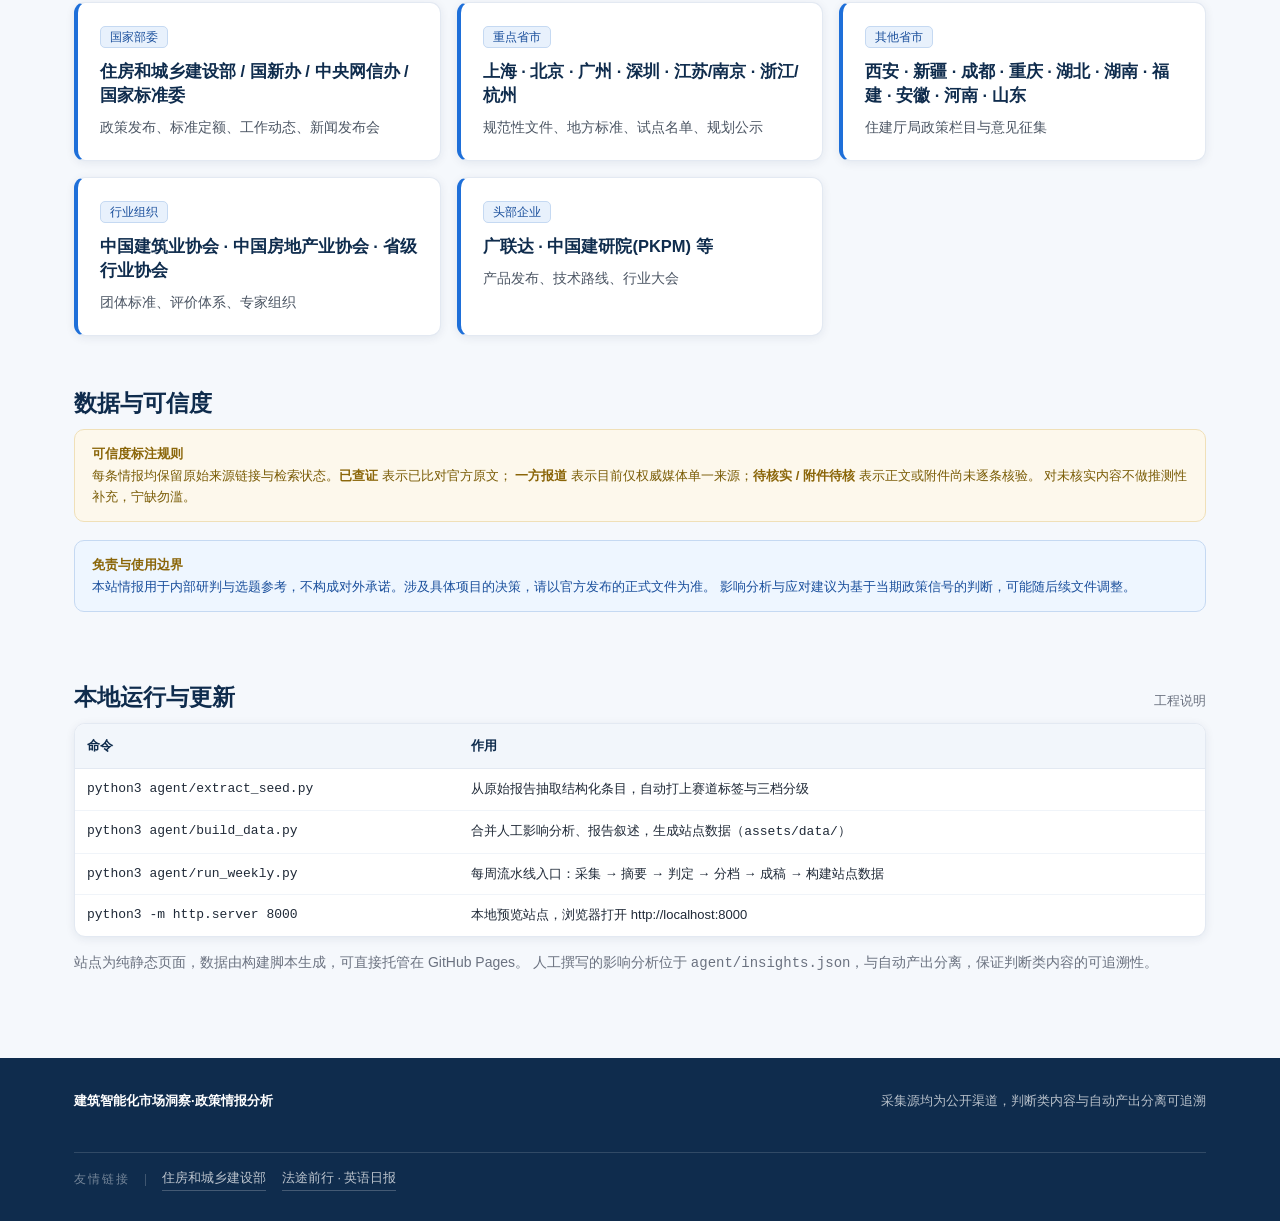
==== commit d8a6e3f5: "feat(六张网): 新增政策分析与市场洞察，页脚补住建部官网链接 六张网专题页在「主干政策清单」之后新增两节，内容全部由 agent/six_networks.json 驱动（顶层 analysis" ====
--- a/agent.html
+++ b/agent.html
@@ -169,6 +169,7 @@
     <div>采集源均为公开渠道，判断类内容与自动产出分离可追溯</div>
     <div class="foot-links">
       <span class="fl-label">友情链接</span>
+      <a href="https://www.mohurd.gov.cn/" target="_blank" rel="noopener">住房和城乡建设部</a>
       <a href="https://thejourneyoflaw.github.io/daily-english/" target="_blank" rel="noopener">法途前行 · 英语日报</a>
     </div>
   </div>
--- a/assets/css/style.css
+++ b/assets/css/style.css
@@ -589,6 +589,98 @@
 /* 政策脉络里指向原文的链接：与正文同段，弱化为次要信息 */
 .tl-src{font-size:12px;white-space:nowrap;margin-left:4px}
 
+/* ---------------- 六张网专题：政策分析 / 市场洞察 ---------------- */
+.sub-h{font-size:15px;color:var(--navy);margin:26px 0 10px;padding-left:11px;
+  border-left:3px solid var(--teal);line-height:1.5}
+.sub-h:first-child{margin-top:14px}
+.sub-note{margin:0 0 16px;font-size:12.5px;line-height:1.75;color:var(--muted)}
+.sub-note.caveat{margin:18px 0 0;padding:12px 15px;background:#f7fafd;border:1px solid var(--border);
+  border-radius:9px;font-size:12.5px}
+
+/* 核心判断：2×2 卡片，序号做视觉锚点 */
+.verdict-grid{display:grid;grid-template-columns:repeat(2,1fr);gap:16px}
+.verdict{background:var(--card);border:1px solid var(--border);border-radius:13px;
+  padding:20px 22px;box-shadow:var(--shadow);border-top:3px solid var(--blue)}
+.verdict .vn{font-family:"SF Mono",ui-monospace,Menlo,monospace;font-size:12px;font-weight:700;
+  letter-spacing:.12em;color:var(--blue);opacity:.75}
+.verdict h4{margin:7px 0 10px;font-size:16px;line-height:1.55;color:var(--navy)}
+.verdict p{margin:0;font-size:13.5px;line-height:1.9;color:var(--ink-2)}
+
+/* 政策三阶段 */
+.phase-card{background:var(--card);border:1px solid var(--border);border-radius:13px;
+  padding:18px 20px;box-shadow:var(--shadow)}
+.phase-card .pt{font-size:11.5px;font-weight:700;letter-spacing:.06em;color:var(--teal)}
+.phase-card h4{margin:6px 0 4px;font-size:16px;color:var(--navy)}
+.phase-card .pd{font-family:"SF Mono",ui-monospace,Menlo,monospace;font-size:11.5px;
+  color:var(--muted);margin-bottom:10px}
+.phase-card p{margin:0;font-size:13px;line-height:1.85;color:var(--ink-2)}
+.phase-card .psig{margin-top:11px;padding-top:10px;border-top:1px dashed var(--border);
+  font-size:12px;line-height:1.7;color:var(--gold)}
+
+/* 工具箱/机会矩阵小表：列少，不必撑到 900px */
+.tbl-min{min-width:760px}
+.tbl-min td:first-child{font-weight:600;color:var(--navy);white-space:nowrap}
+
+/* 强制条款清单 */
+.mandate-list{display:grid;grid-template-columns:repeat(2,1fr);gap:12px}
+.mandate{background:var(--card);border:1px solid var(--border);border-left:3px solid var(--t-focus);
+  border-radius:11px;padding:14px 16px;box-shadow:var(--shadow)}
+.mandate h5{margin:0 0 6px;font-size:13.5px;color:var(--navy);line-height:1.5}
+.mandate p{margin:0 0 8px;font-size:13px;line-height:1.8;color:var(--ink-2)}
+.mandate .msrc{font-size:11.5px;line-height:1.65;color:var(--muted);
+  padding-top:7px;border-top:1px dashed var(--border)}
+
+/* 后续观察节点 */
+.watch-list{margin:0;padding:0;list-style:none;counter-reset:w}
+.watch-list li{counter-increment:w;position:relative;padding:10px 0 10px 34px;
+  font-size:13.5px;line-height:1.8;color:var(--ink-2);border-bottom:1px dashed var(--border)}
+.watch-list li:last-child{border-bottom:none}
+.watch-list li::before{content:counter(w,decimal-leading-zero);position:absolute;left:0;top:10px;
+  font-family:"SF Mono",ui-monospace,Menlo,monospace;font-size:11.5px;font-weight:700;
+  color:#fff;background:var(--navy);border-radius:5px;padding:1px 6px}
+
+/* 分网投资量级条形图 */
+.bar-chart{background:var(--card);border:1px solid var(--border);border-radius:13px;
+  padding:20px 22px;box-shadow:var(--shadow)}
+.bar-row{display:flex;align-items:center;gap:12px;padding:7px 0}
+.bar-row + .bar-row{border-top:1px dashed var(--border)}
+.bar-label{flex:0 0 104px;font-size:13px;font-weight:600;color:var(--navy)}
+.bar-mid{flex:1;min-width:0}
+.bar-track{height:11px;border-radius:6px;background:#eef2f8;overflow:hidden}
+.bar-track i{display:block;height:100%;border-radius:6px;
+  background:linear-gradient(90deg,var(--navy),var(--blue))}
+.bar-track i.zero{background:repeating-linear-gradient(90deg,#dbe4f0 0 6px,transparent 6px 11px)}
+.bar-note{font-size:11.5px;line-height:1.6;color:var(--muted);margin-top:3px}
+.bar-val{flex:0 0 132px;text-align:right;font-size:13px;font-weight:700;color:var(--blue);
+  font-variant-numeric:tabular-nums}
+.bar-val em{display:block;font-style:normal;font-size:11px;font-weight:400;color:var(--muted)}
+
+/* 确定性徽标 */
+.cert{display:inline-block;font-size:11.5px;font-weight:600;padding:1px 8px;border-radius:5px;
+  border:1px solid;white-space:nowrap}
+.cert.c-hi{background:var(--t-focus-bg);color:var(--t-focus);border-color:#f6cfc9}
+.cert.c-mh{background:#fff8e6;color:var(--gold);border-color:#f0e0b8}
+.cert.c-mid{background:#f1f5f9;color:var(--t-watch);border-color:#e2e8f0}
+
+/* 三套打法 */
+.play-grid{display:grid;grid-template-columns:repeat(3,1fr);gap:16px}
+.play-card{background:linear-gradient(160deg,var(--navy),var(--navy-2));border-radius:13px;
+  padding:20px 22px;color:#fff;box-shadow:var(--shadow-lg)}
+.play-card .pn{font-family:"SF Mono",ui-monospace,Menlo,monospace;font-size:12px;font-weight:700;
+  letter-spacing:.12em;color:rgba(255,255,255,.6)}
+.play-card h4{margin:8px 0 10px;font-size:15.5px;line-height:1.55}
+.play-card p{margin:0;font-size:13px;line-height:1.9;color:rgba(255,255,255,.88)}
+
+/* 风险清单 */
+.risk-list{display:grid;grid-template-columns:repeat(2,1fr);gap:12px}
+.risk{background:var(--card);border:1px solid var(--border);border-radius:11px;
+  padding:14px 16px;box-shadow:var(--shadow)}
+.risk .rh{display:flex;align-items:baseline;gap:8px;margin-bottom:7px}
+.risk .rw{flex:none;font-size:11px;font-weight:700;color:#fff;background:var(--t-focus);
+  border-radius:4px;padding:1px 6px;font-family:"SF Mono",ui-monospace,Menlo,monospace}
+.risk h5{margin:0;font-size:13.5px;color:var(--navy)}
+.risk p{margin:0;font-size:13px;line-height:1.85;color:var(--ink-2)}
+
 /* ============================ 响应式 ============================ */
 @media(max-width:1024px){
   .g3,.future,.flow{grid-template-columns:repeat(2,1fr)}
@@ -596,6 +688,7 @@
   .detail .kv{grid-template-columns:repeat(2,1fr)}
   .track-desc{display:none}
   .step::after{display:none}
+  .play-grid{grid-template-columns:1fr}
 }
 @media(max-width:720px){
   body{font-size:14.5px}
@@ -612,6 +705,24 @@
   .concl li{padding-left:38px}
   .wrap{padding:0 16px}
   .track-name{width:88px;font-size:13px}
+  .verdict-grid,.mandate-list,.risk-list{grid-template-columns:1fr}
+  .bar-row{flex-wrap:wrap;gap:6px}
+  .bar-label{flex:0 0 100%}
+  .bar-mid{flex:1 1 100%}
+  .bar-val{flex:0 0 100%;text-align:left}
+  .bar-val em{display:inline;margin-left:6px}
+  /* 列多且单元格是长文的表（工具箱 / 机会矩阵）在窄屏折成卡片，避免横向拖动 */
+  .tbl-min{min-width:0}
+  .tbl-min thead{display:none}
+  .tbl-min tbody tr{display:block;padding:12px 0;border-bottom:1px solid var(--border)}
+  .tbl-min tbody tr:last-child{border-bottom:none}
+  .tbl-min tbody tr:hover{background:transparent}
+  .tbl-min tbody td{display:block;border-bottom:none;padding:2px 0}
+  .tbl-min tbody td::before{content:attr(data-label);display:block;font-size:11px;
+    letter-spacing:.04em;color:var(--muted);line-height:1.5}
+  .tbl-min tbody td:first-child{padding-bottom:6px}
+  .tbl-min tbody td:first-child::before{content:none}
+  .tbl-min tbody td:first-child{font-size:14.5px;line-height:1.6;white-space:normal}
 }
 
 @media print{
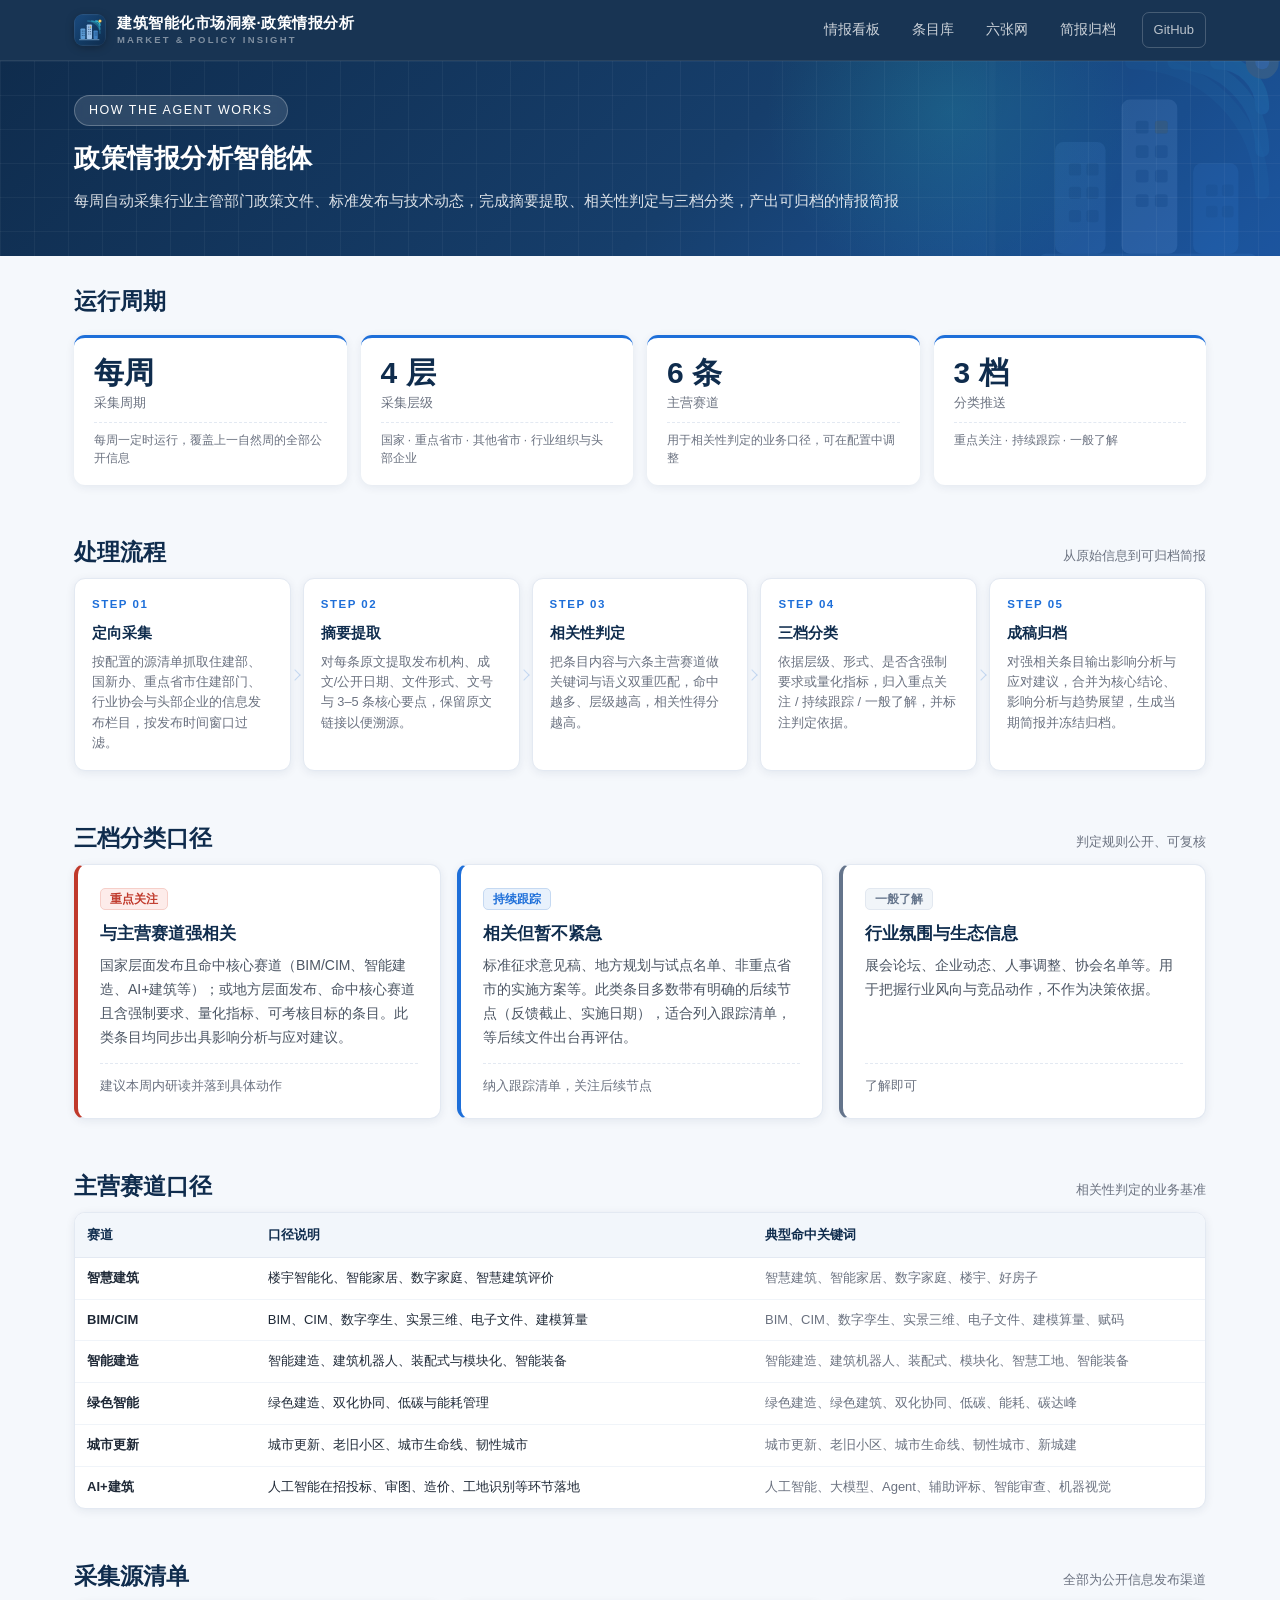
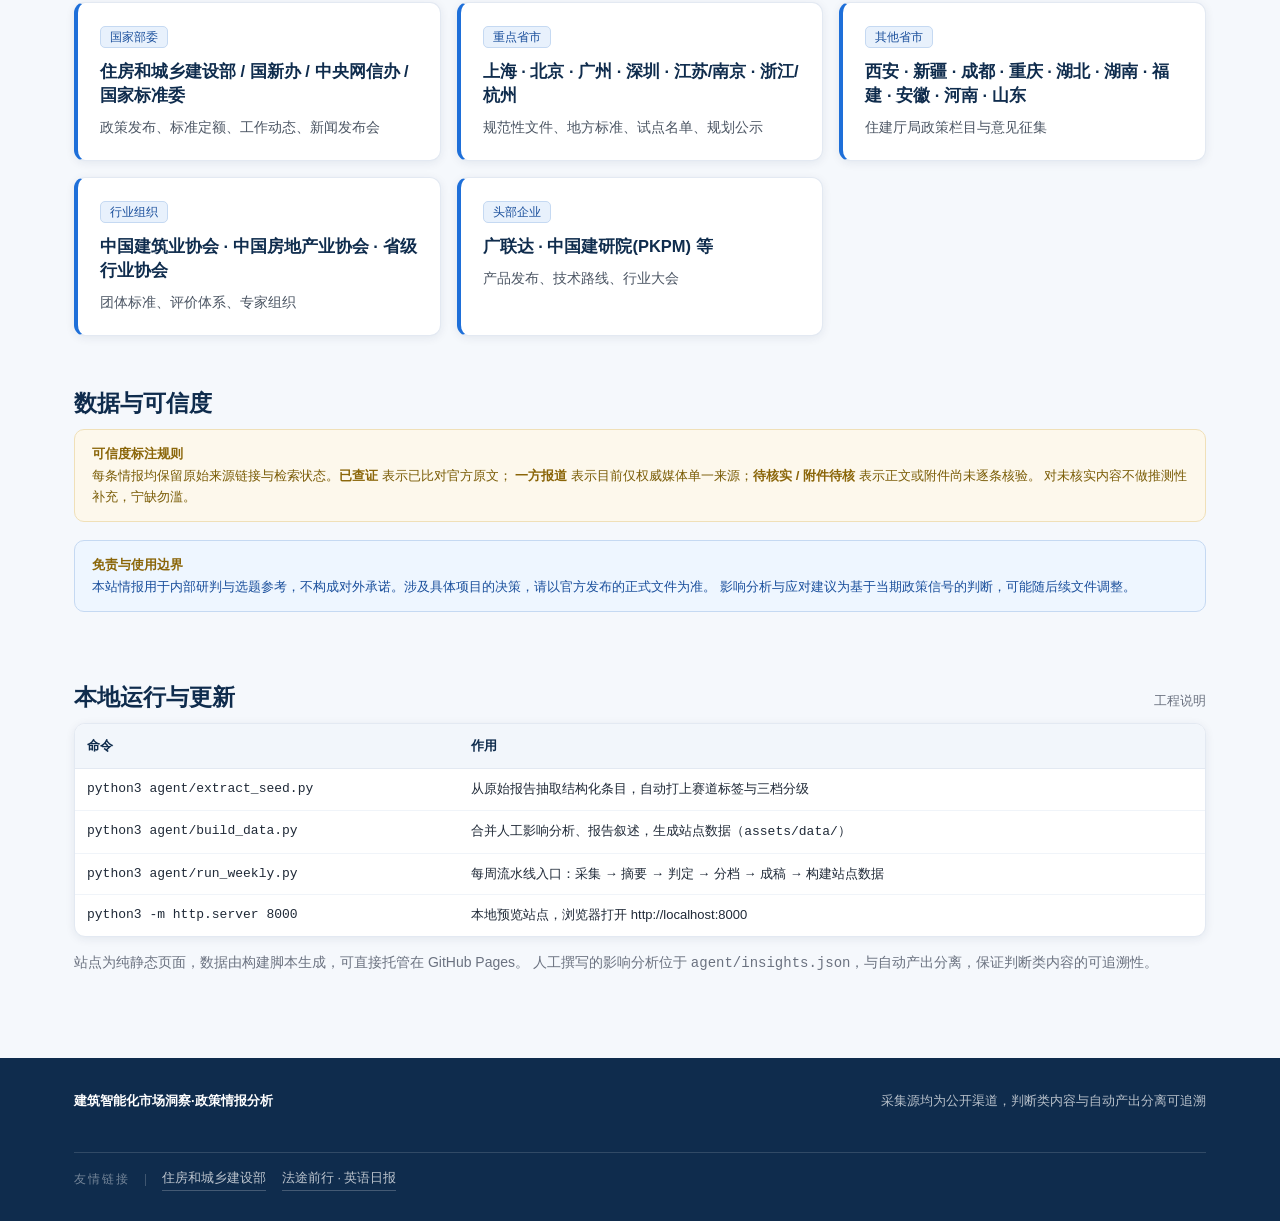
==== commit 83d07b85: "chore(nav): 导航去掉「智能体」入口 「智能体」一词在本站语境下容易被误读为对话式 AI 入口，而 agent.html 实际是 流水线说明页（运行周期 / 处理流程 / 分档口径 / 采集" ====
--- a/agent.html
+++ b/agent.html
@@ -16,7 +16,6 @@
     <a class="link" href="items.html">条目库</a>
     <a class="link" href="six-networks.html">六张网</a>
     <a class="link" href="briefs.html">简报归档</a>
-    <a class="link on" href="agent.html">智能体</a>
     <a class="gh" href="https://github.com/Bossquare/policy-intel" target="_blank" rel="noopener">GitHub</a>
   </div>
 </nav>
